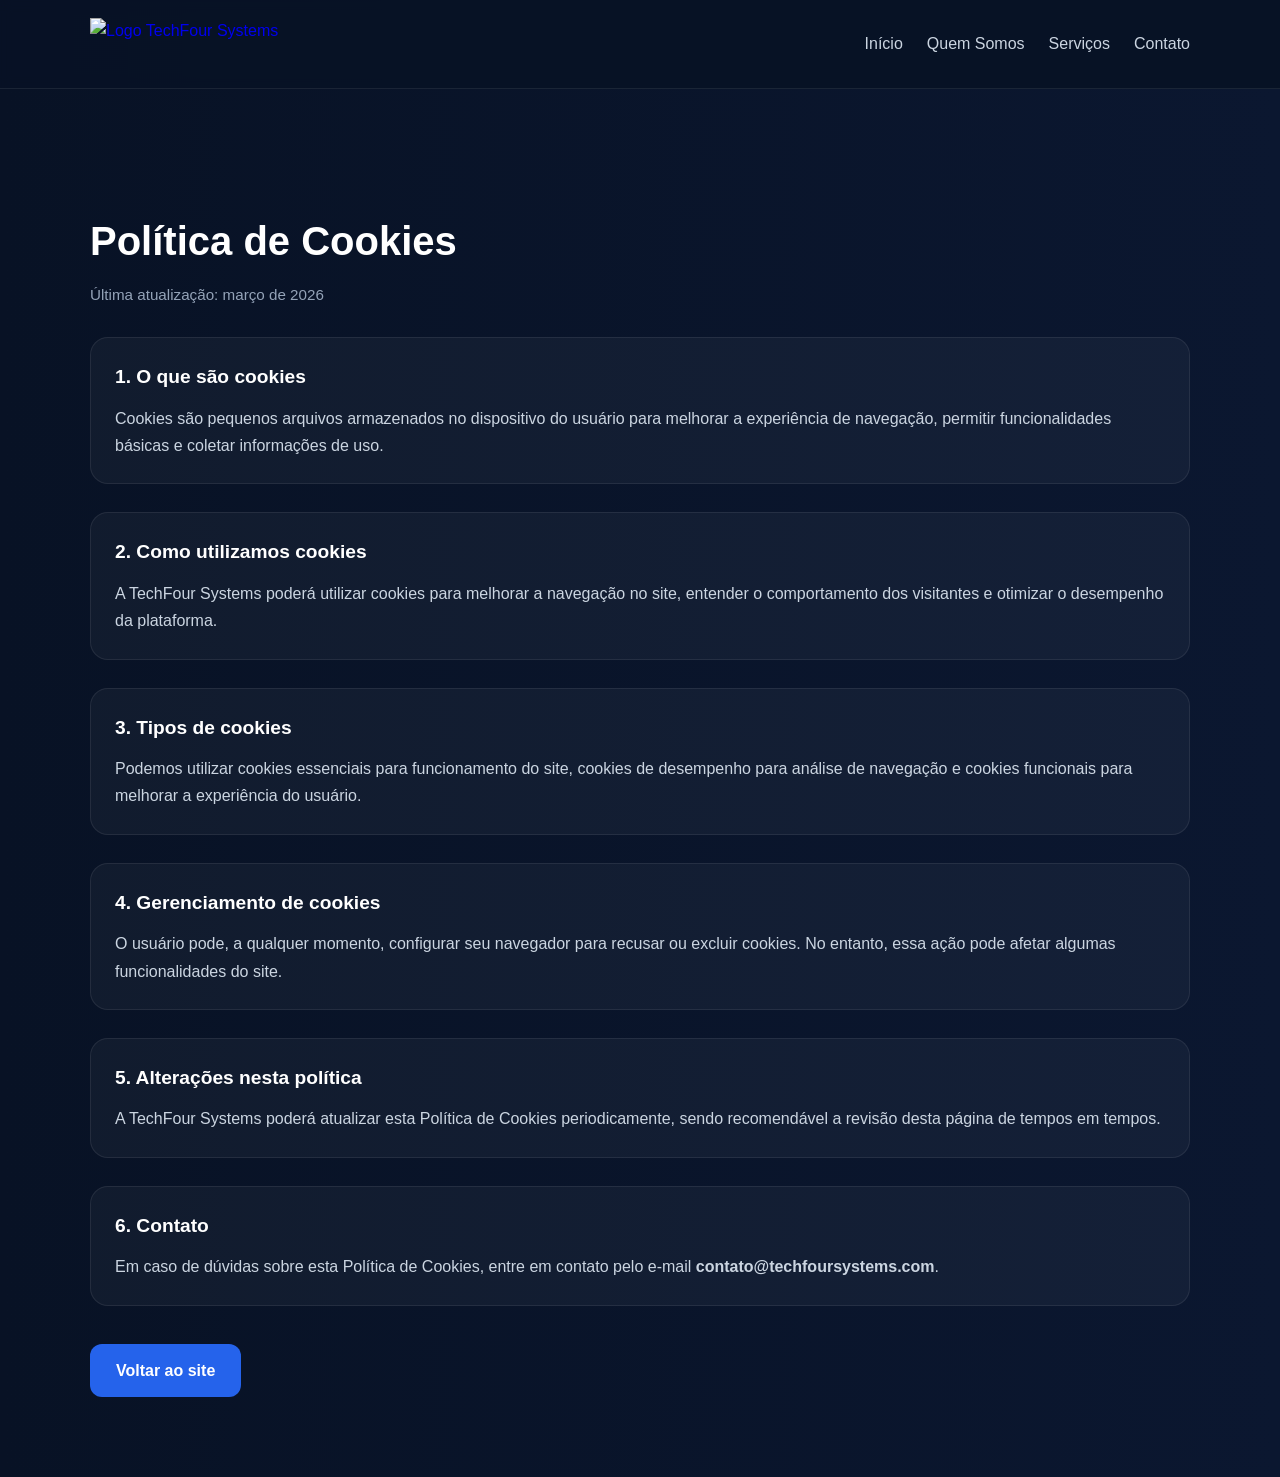
==== cookies.html @ e197d75e "primeiro site techfour" ====
<!DOCTYPE html>
<html lang="pt-BR">
<head>
  <meta charset="UTF-8" />
  <meta name="viewport" content="width=device-width, initial-scale=1.0" />
  <title>Política de Cookies | TechFour Systems</title>
  <link rel="stylesheet" href="style.css" />
</head>
<body>

  <header class="header">
    <div class="container nav">
      <a href="index.html" class="logo">
        <img src="logo.png" alt="Logo TechFour Systems" class="logo-img" />
      </a>

      <nav class="menu">
        <a href="index.html">Início</a>
        <a href="index.html#quem-somos">Quem Somos</a>
        <a href="index.html#servicos">Serviços</a>
        <a href="index.html#contato">Contato</a>
      </nav>
    </div>
  </header>

  <main class="legal-page">
    <div class="container">
      <h1>Política de Cookies</h1>
      <p class="legal-updated">Última atualização: março de 2026</p>

      <section class="legal-section">
        <h2>1. O que são cookies</h2>
        <p>
          Cookies são pequenos arquivos armazenados no dispositivo do usuário para melhorar a
          experiência de navegação, permitir funcionalidades básicas e coletar informações de uso.
        </p>
      </section>

      <section class="legal-section">
        <h2>2. Como utilizamos cookies</h2>
        <p>
          A TechFour Systems poderá utilizar cookies para melhorar a navegação no site, entender o
          comportamento dos visitantes e otimizar o desempenho da plataforma.
        </p>
      </section>

      <section class="legal-section">
        <h2>3. Tipos de cookies</h2>
        <p>
          Podemos utilizar cookies essenciais para funcionamento do site, cookies de desempenho para
          análise de navegação e cookies funcionais para melhorar a experiência do usuário.
        </p>
      </section>

      <section class="legal-section">
        <h2>4. Gerenciamento de cookies</h2>
        <p>
          O usuário pode, a qualquer momento, configurar seu navegador para recusar ou excluir
          cookies. No entanto, essa ação pode afetar algumas funcionalidades do site.
        </p>
      </section>

      <section class="legal-section">
        <h2>5. Alterações nesta política</h2>
        <p>
          A TechFour Systems poderá atualizar esta Política de Cookies periodicamente, sendo
          recomendável a revisão desta página de tempos em tempos.
        </p>
      </section>

      <section class="legal-section">
        <h2>6. Contato</h2>
        <p>
          Em caso de dúvidas sobre esta Política de Cookies, entre em contato pelo e-mail
          <strong>contato@techfoursystems.com</strong>.
        </p>
      </section>

      <a href="index.html" class="btn primary legal-btn">Voltar ao site</a>
    </div>
  </main>

</body>
</html>
---- style.css ----
* {
  margin: 0;
  padding: 0;
  box-sizing: border-box;
}

html {
  scroll-behavior: smooth;
}

body {
  font-family: Arial, sans-serif;
  background: linear-gradient(to right, #081225, #0b1730);
  color: #ffffff;
  line-height: 1.6;
}

.container {
  width: 90%;
  max-width: 1100px;
  margin: 0 auto;
}

.header {
  position: sticky;
  top: 0;
  background-color: rgba(8, 18, 37, 0.95);
  backdrop-filter: blur(6px);
  z-index: 1000;
  border-bottom: 1px solid rgba(255, 255, 255, 0.08);
}

.nav {
  display: flex;
  align-items: center;
  justify-content: space-between;
  padding: 18px 0;
}

.logo {
  display: flex;
  align-items: center;
  text-decoration: none;
}

.logo-img {
  height: 52px;
  width: auto;
  display: block;
}

.menu {
  display: flex;
  gap: 24px;
}

.menu a {
  color: #cbd5e1;
  text-decoration: none;
  transition: 0.3s;
}

.menu a:hover {
  color: #ffffff;
}

.menu-toggle {
  display: none;
  background: none;
  border: none;
  color: white;
  font-size: 1.8rem;
  cursor: pointer;
}

.hero {
  padding: 100px 0 80px;
}

.hero-content {
  max-width: 780px;
}

.tag {
  display: inline-block;
  border: 1px solid #2563eb;
  color: #60a5fa;
  padding: 10px 18px;
  border-radius: 999px;
  margin-bottom: 24px;
  font-size: 0.95rem;
}

.hero h1 {
  font-size: 4rem;
  line-height: 1.1;
  margin-bottom: 24px;
}

.blue {
  color: #2563eb;
}

.green {
  color: #22c55e;
}

.hero-text {
  font-size: 1.25rem;
  color: #cbd5e1;
  max-width: 700px;
  margin-bottom: 30px;
}

.hero-buttons {
  display: flex;
  gap: 16px;
  flex-wrap: wrap;
}

.btn {
  display: inline-block;
  padding: 14px 26px;
  border-radius: 12px;
  text-decoration: none;
  font-weight: bold;
  transition: 0.3s;
}

.btn.primary {
  background-color: #2563eb;
  color: white;
}

.btn.primary:hover {
  background-color: #1d4ed8;
}

.btn.secondary {
  border: 1px solid #22c55e;
  color: #ffffff;
}

.btn.secondary:hover {
  background-color: rgba(34, 197, 94, 0.12);
}

.about,
.services,
.differentials,
.contact {
  padding: 80px 0;
}

.about h2,
.services h2,
.differentials h2,
.contact h2 {
  font-size: 2.2rem;
  margin-bottom: 20px;
}

.about p,
.contact p {
  max-width: 800px;
  color: #cbd5e1;
  font-size: 1.1rem;
}

.about-spacing {
  margin-top: 18px;
}

.cards {
  display: grid;
  grid-template-columns: repeat(3, 1fr);
  gap: 20px;
  margin-top: 30px;
}

.card {
  background-color: rgba(255, 255, 255, 0.04);
  padding: 24px;
  border-radius: 18px;
  border: 1px solid rgba(255, 255, 255, 0.08);
  transition: 0.3s;
}

.card:hover {
  transform: translateY(-6px);
  border-color: rgba(37, 99, 235, 0.5);
}

.card h3 {
  margin-bottom: 12px;
  color: #ffffff;
}

.card p {
  color: #cbd5e1;
}

.contact-box {
  margin-top: 24px;
  margin-bottom: 24px;
  padding: 20px;
  background-color: rgba(255, 255, 255, 0.04);
  border-radius: 16px;
  border: 1px solid rgba(255, 255, 255, 0.08);
}

.contact-box p {
  color: #cbd5e1;
  margin-bottom: 10px;
}

.contact-box p:last-child {
  margin-bottom: 0;
}

.contact-buttons {
  margin-top: 10px;
}

.footer {
  padding: 24px 0;
  border-top: 1px solid rgba(255, 255, 255, 0.08);
  color: #94a3b8;
}

.footer-content {
  display: flex;
  justify-content: space-between;
  gap: 30px;
  padding-bottom: 20px;
}

.footer-title {
  font-size: 1.3rem;
  margin-bottom: 10px;
  color: #ffffff;
}

.footer-text {
  max-width: 520px;
  color: #94a3b8;
}

.footer-links {
  display: flex;
  flex-direction: column;
  gap: 10px;
}

.footer-links a {
  color: #cbd5e1;
  text-decoration: none;
  transition: 0.3s;
}

.footer-links a:hover {
  color: #ffffff;
}

.footer-bottom {
  padding-top: 18px;
  border-top: 1px solid rgba(255, 255, 255, 0.08);
  text-align: center;
}

.whatsapp-float {
  position: fixed;
  right: 22px;
  bottom: 22px;
  width: 62px;
  height: 62px;
  border-radius: 50%;
  background: linear-gradient(135deg, #22c55e, #16a34a);
  color: #ffffff;
  text-decoration: none;
  display: flex;
  align-items: center;
  justify-content: center;
  font-size: 1.7rem;
  box-shadow: 0 12px 30px rgba(34, 197, 94, 0.35);
  z-index: 2000;
  transition: transform 0.3s ease, box-shadow 0.3s ease;
}

.whatsapp-float:hover {
  transform: translateY(-4px) scale(1.05);
  box-shadow: 0 16px 36px rgba(34, 197, 94, 0.45);
}

.whatsapp-float span {
  line-height: 1;
}

@media (max-width: 900px) {
  .hero h1 {
    font-size: 3rem;
  }

  .cards {
    grid-template-columns: 1fr;
  }

  .menu {
    display: none;
    flex-direction: column;
    position: absolute;
    top: 76px;
    right: 5%;
    background-color: #0b1730;
    padding: 20px;
    border-radius: 14px;
    width: 220px;
  }

  .menu.show {
    display: flex;
  }

  .menu-toggle {
    display: block;
  }

  .logo-img {
    height: 42px;
  }

  .footer-content {
    flex-direction: column;
  }
}

@media (max-width: 600px) {
  .hero {
    padding: 80px 0 60px;
  }

  .hero h1 {
    font-size: 2.3rem;
  }

  .hero-text {
    font-size: 1rem;
  }

  .about h2,
  .services h2,
  .differentials h2,
  .contact h2 {
    font-size: 1.8rem;
  }

  .whatsapp-float {
    width: 56px;
    height: 56px;
    right: 16px;
    bottom: 16px;
    font-size: 1.5rem;
  }
}
.legal-page {
  padding: 120px 0 80px;
}

.legal-page h1 {
  font-size: 2.5rem;
  margin-bottom: 10px;
}

.legal-updated {
  color: #94a3b8;
  margin-bottom: 30px;
  font-size: 0.95rem;
}

.legal-section {
  margin-bottom: 28px;
  padding: 24px;
  background-color: rgba(255, 255, 255, 0.04);
  border: 1px solid rgba(255, 255, 255, 0.08);
  border-radius: 18px;
}

.legal-section h2 {
  font-size: 1.2rem;
  margin-bottom: 12px;
  color: #ffffff;
}

.legal-section p {
  color: #cbd5e1;
  font-size: 1rem;
  line-height: 1.7;
}

.legal-btn {
  margin-top: 10px;
}
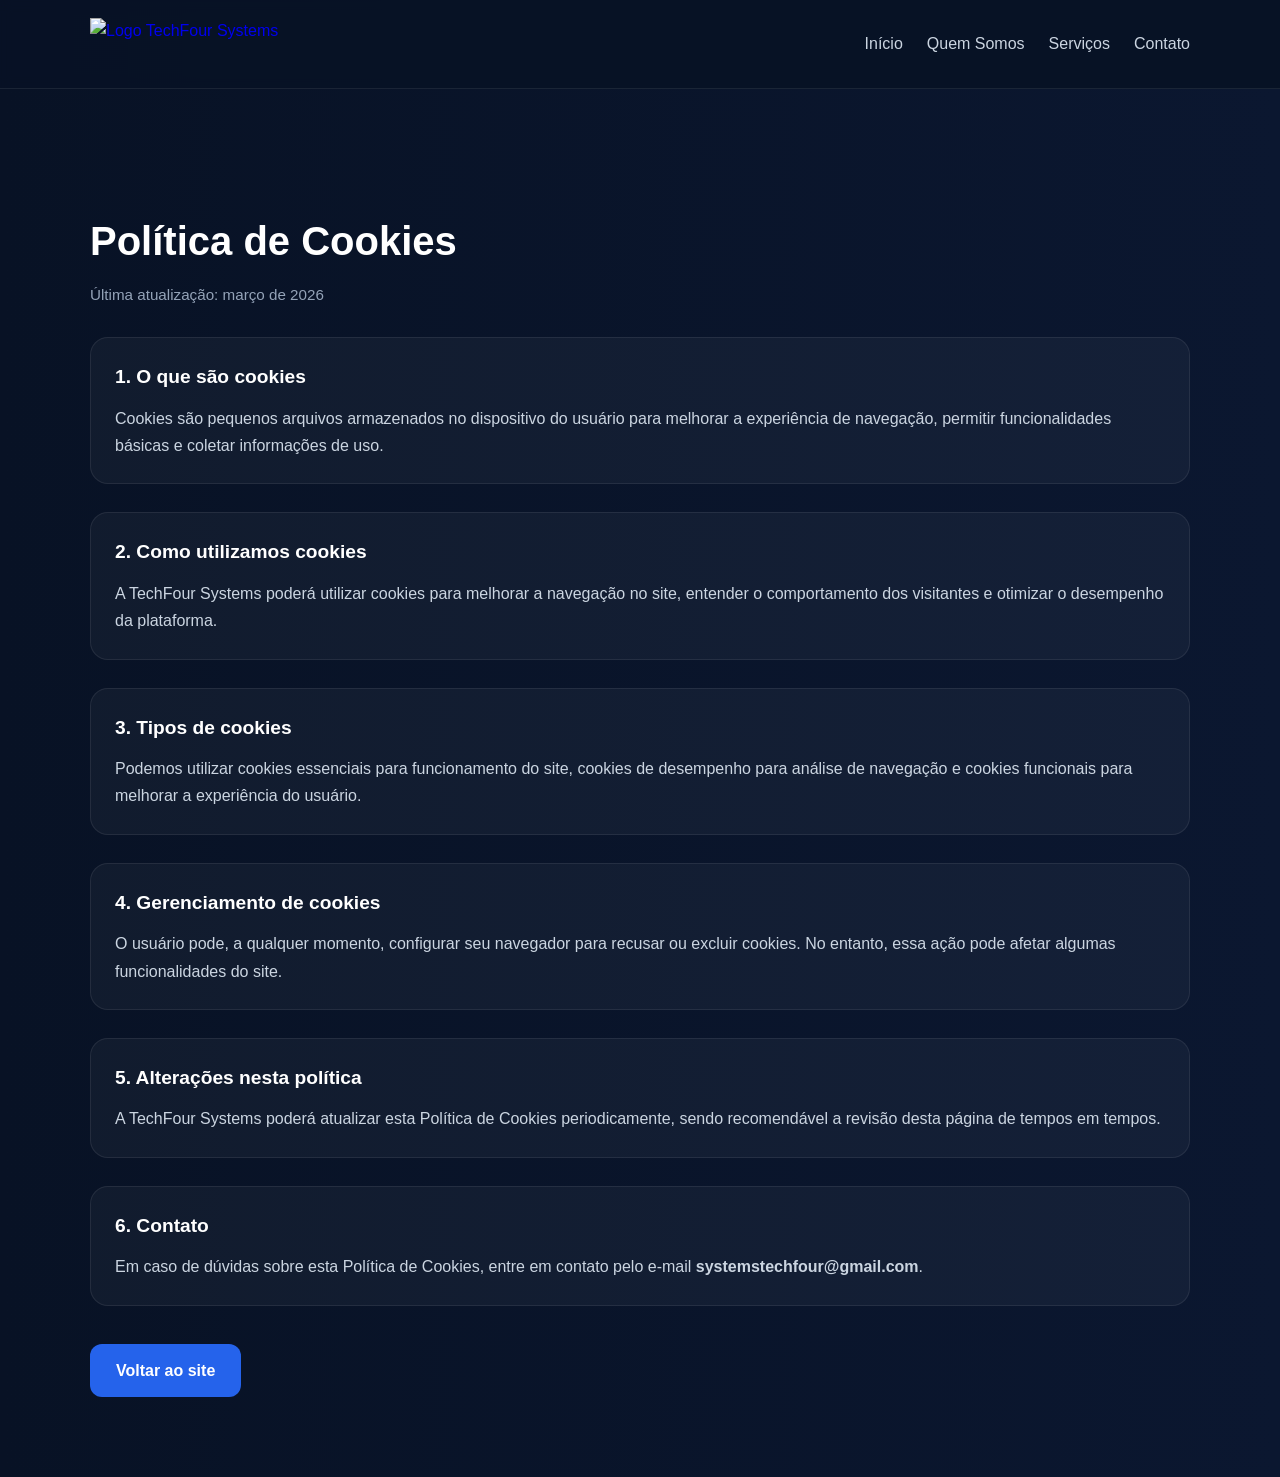
==== commit 94f1c041: "Fix HTML encoding issues in cookies.html" ====
--- a/cookies.html
+++ b/cookies.html
@@ -72,7 +72,7 @@
         <h2>6. Contato</h2>
         <p>
           Em caso de dúvidas sobre esta Política de Cookies, entre em contato pelo e-mail
-          <strong>contato@techfoursystems.com</strong>.
+          <strong>systemstechfour@gmail.com</strong>.
         </p>
       </section>
 
@@ -81,4 +81,4 @@
   </main>
 
 </body>
-</html>+</html>
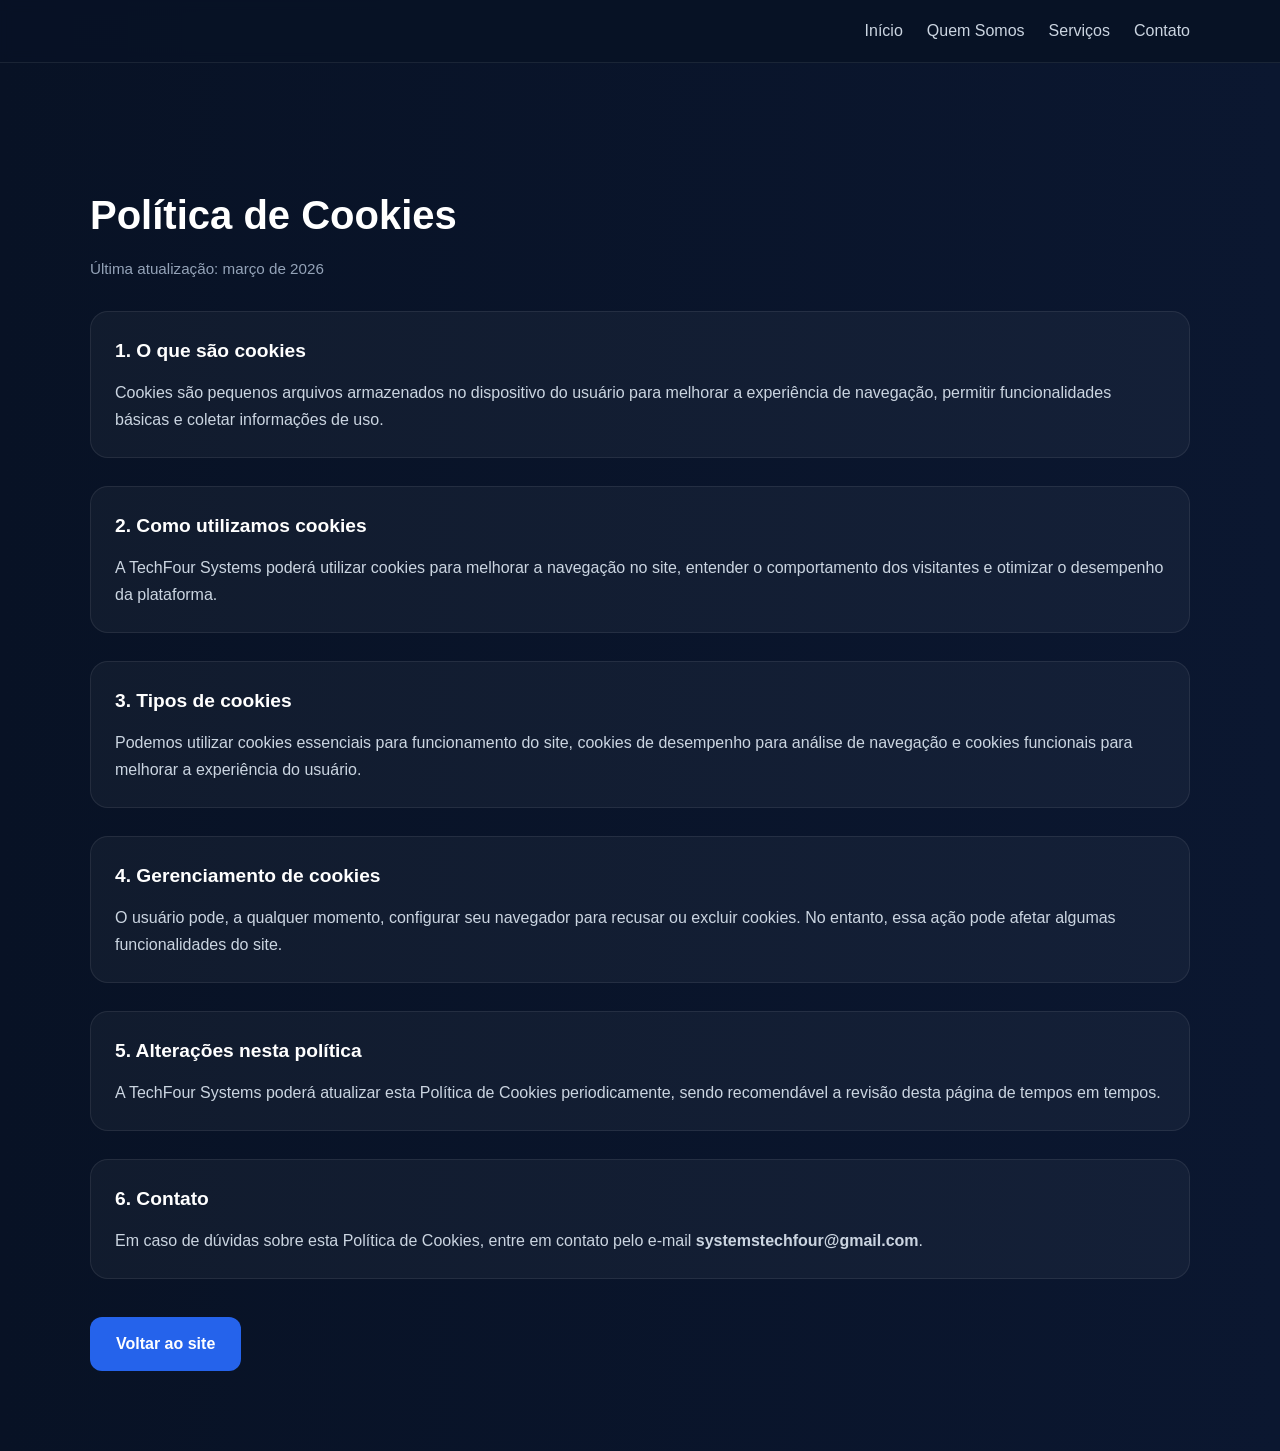
==== commit 602b7c57: "Atualização TechFour site completo" ====
--- a/cookies.html
+++ b/cookies.html
@@ -1,84 +1,83 @@
-<!DOCTYPE html>
-<html lang="pt-BR">
-<head>
-  <meta charset="UTF-8" />
-  <meta name="viewport" content="width=device-width, initial-scale=1.0" />
-  <title>Política de Cookies | TechFour Systems</title>
-  <link rel="stylesheet" href="style.css" />
-</head>
-<body>
-
-  <header class="header">
-    <div class="container nav">
-      <a href="index.html" class="logo">
-        <img src="logo.png" alt="Logo TechFour Systems" class="logo-img" />
-      </a>
-
-      <nav class="menu">
-        <a href="index.html">Início</a>
-        <a href="index.html#quem-somos">Quem Somos</a>
-        <a href="index.html#servicos">Serviços</a>
-        <a href="index.html#contato">Contato</a>
-      </nav>
-    </div>
-  </header>
-
-  <main class="legal-page">
-    <div class="container">
-      <h1>Política de Cookies</h1>
-      <p class="legal-updated">Última atualização: março de 2026</p>
-
-      <section class="legal-section">
-        <h2>1. O que são cookies</h2>
-        <p>
-          Cookies são pequenos arquivos armazenados no dispositivo do usuário para melhorar a
-          experiência de navegação, permitir funcionalidades básicas e coletar informações de uso.
-        </p>
-      </section>
-
-      <section class="legal-section">
-        <h2>2. Como utilizamos cookies</h2>
-        <p>
-          A TechFour Systems poderá utilizar cookies para melhorar a navegação no site, entender o
-          comportamento dos visitantes e otimizar o desempenho da plataforma.
-        </p>
-      </section>
-
-      <section class="legal-section">
-        <h2>3. Tipos de cookies</h2>
-        <p>
-          Podemos utilizar cookies essenciais para funcionamento do site, cookies de desempenho para
-          análise de navegação e cookies funcionais para melhorar a experiência do usuário.
-        </p>
-      </section>
-
-      <section class="legal-section">
-        <h2>4. Gerenciamento de cookies</h2>
-        <p>
-          O usuário pode, a qualquer momento, configurar seu navegador para recusar ou excluir
-          cookies. No entanto, essa ação pode afetar algumas funcionalidades do site.
-        </p>
-      </section>
-
-      <section class="legal-section">
-        <h2>5. Alterações nesta política</h2>
-        <p>
-          A TechFour Systems poderá atualizar esta Política de Cookies periodicamente, sendo
-          recomendável a revisão desta página de tempos em tempos.
-        </p>
-      </section>
-
-      <section class="legal-section">
-        <h2>6. Contato</h2>
-        <p>
-          Em caso de dúvidas sobre esta Política de Cookies, entre em contato pelo e-mail
-          <strong>systemstechfour@gmail.com</strong>.
-        </p>
-      </section>
-
-      <a href="index.html" class="btn primary legal-btn">Voltar ao site</a>
-    </div>
-  </main>
-
-</body>
-</html>
+<!DOCTYPE html>
+<html lang="pt-BR">
+<head>
+  <meta charset="UTF-8" />
+  <meta name="viewport" content="width=device-width, initial-scale=1.0" />
+  <title>Política de Cookies | TechFour Systems</title>
+  <link rel="stylesheet" href="style.css" />
+</head>
+<body>
+
+  <header class="header">
+    <div class="container nav">
+      <a href="index.html" class="logo">
+      
+
+      <nav class="menu">
+        <a href="index.html">Início</a>
+        <a href="index.html#quem-somos">Quem Somos</a>
+        <a href="index.html#servicos">Serviços</a>
+        <a href="index.html#contato">Contato</a>
+      </nav>
+    </div>
+  </header>
+
+  <main class="legal-page">
+    <div class="container">
+      <h1>Política de Cookies</h1>
+      <p class="legal-updated">Última atualização: março de 2026</p>
+
+      <section class="legal-section">
+        <h2>1. O que são cookies</h2>
+        <p>
+          Cookies são pequenos arquivos armazenados no dispositivo do usuário para melhorar a
+          experiência de navegação, permitir funcionalidades básicas e coletar informações de uso.
+        </p>
+      </section>
+
+      <section class="legal-section">
+        <h2>2. Como utilizamos cookies</h2>
+        <p>
+          A TechFour Systems poderá utilizar cookies para melhorar a navegação no site, entender o
+          comportamento dos visitantes e otimizar o desempenho da plataforma.
+        </p>
+      </section>
+
+      <section class="legal-section">
+        <h2>3. Tipos de cookies</h2>
+        <p>
+          Podemos utilizar cookies essenciais para funcionamento do site, cookies de desempenho para
+          análise de navegação e cookies funcionais para melhorar a experiência do usuário.
+        </p>
+      </section>
+
+      <section class="legal-section">
+        <h2>4. Gerenciamento de cookies</h2>
+        <p>
+          O usuário pode, a qualquer momento, configurar seu navegador para recusar ou excluir
+          cookies. No entanto, essa ação pode afetar algumas funcionalidades do site.
+        </p>
+      </section>
+
+      <section class="legal-section">
+        <h2>5. Alterações nesta política</h2>
+        <p>
+          A TechFour Systems poderá atualizar esta Política de Cookies periodicamente, sendo
+          recomendável a revisão desta página de tempos em tempos.
+        </p>
+      </section>
+
+      <section class="legal-section">
+        <h2>6. Contato</h2>
+        <p>
+          Em caso de dúvidas sobre esta Política de Cookies, entre em contato pelo e-mail
+          <strong>systemstechfour@gmail.com</strong>.
+        </p>
+      </section>
+
+      <a href="index.html" class="btn primary legal-btn">Voltar ao site</a>
+    </div>
+  </main>
+
+</body>
+</html>
--- a/style.css
+++ b/style.css
@@ -1,402 +1,648 @@
-* {
-  margin: 0;
-  padding: 0;
-  box-sizing: border-box;
-}
-
-html {
-  scroll-behavior: smooth;
-}
-
-body {
-  font-family: Arial, sans-serif;
-  background: linear-gradient(to right, #081225, #0b1730);
-  color: #ffffff;
-  line-height: 1.6;
-}
-
-.container {
-  width: 90%;
-  max-width: 1100px;
-  margin: 0 auto;
-}
-
-.header {
-  position: sticky;
-  top: 0;
-  background-color: rgba(8, 18, 37, 0.95);
-  backdrop-filter: blur(6px);
-  z-index: 1000;
-  border-bottom: 1px solid rgba(255, 255, 255, 0.08);
-}
-
-.nav {
-  display: flex;
-  align-items: center;
-  justify-content: space-between;
-  padding: 18px 0;
-}
-
-.logo {
-  display: flex;
-  align-items: center;
-  text-decoration: none;
-}
-
-.logo-img {
-  height: 52px;
-  width: auto;
-  display: block;
-}
-
-.menu {
-  display: flex;
-  gap: 24px;
-}
-
-.menu a {
-  color: #cbd5e1;
-  text-decoration: none;
-  transition: 0.3s;
-}
-
-.menu a:hover {
-  color: #ffffff;
-}
-
-.menu-toggle {
-  display: none;
-  background: none;
-  border: none;
-  color: white;
-  font-size: 1.8rem;
-  cursor: pointer;
-}
-
-.hero {
-  padding: 100px 0 80px;
-}
-
-.hero-content {
-  max-width: 780px;
-}
-
-.tag {
-  display: inline-block;
-  border: 1px solid #2563eb;
-  color: #60a5fa;
-  padding: 10px 18px;
-  border-radius: 999px;
-  margin-bottom: 24px;
-  font-size: 0.95rem;
-}
-
-.hero h1 {
-  font-size: 4rem;
-  line-height: 1.1;
-  margin-bottom: 24px;
-}
-
-.blue {
-  color: #2563eb;
-}
-
-.green {
-  color: #22c55e;
-}
-
-.hero-text {
-  font-size: 1.25rem;
-  color: #cbd5e1;
-  max-width: 700px;
-  margin-bottom: 30px;
-}
-
-.hero-buttons {
-  display: flex;
-  gap: 16px;
-  flex-wrap: wrap;
-}
-
-.btn {
-  display: inline-block;
-  padding: 14px 26px;
-  border-radius: 12px;
-  text-decoration: none;
-  font-weight: bold;
-  transition: 0.3s;
-}
-
-.btn.primary {
-  background-color: #2563eb;
-  color: white;
-}
-
-.btn.primary:hover {
-  background-color: #1d4ed8;
-}
-
-.btn.secondary {
-  border: 1px solid #22c55e;
-  color: #ffffff;
-}
-
-.btn.secondary:hover {
-  background-color: rgba(34, 197, 94, 0.12);
-}
-
-.about,
-.services,
-.differentials,
-.contact {
-  padding: 80px 0;
-}
-
-.about h2,
-.services h2,
-.differentials h2,
-.contact h2 {
-  font-size: 2.2rem;
-  margin-bottom: 20px;
-}
-
-.about p,
-.contact p {
-  max-width: 800px;
-  color: #cbd5e1;
-  font-size: 1.1rem;
-}
-
-.about-spacing {
-  margin-top: 18px;
-}
-
-.cards {
-  display: grid;
-  grid-template-columns: repeat(3, 1fr);
-  gap: 20px;
-  margin-top: 30px;
-}
-
-.card {
-  background-color: rgba(255, 255, 255, 0.04);
-  padding: 24px;
-  border-radius: 18px;
-  border: 1px solid rgba(255, 255, 255, 0.08);
-  transition: 0.3s;
-}
-
-.card:hover {
-  transform: translateY(-6px);
-  border-color: rgba(37, 99, 235, 0.5);
-}
-
-.card h3 {
-  margin-bottom: 12px;
-  color: #ffffff;
-}
-
-.card p {
-  color: #cbd5e1;
-}
-
-.contact-box {
-  margin-top: 24px;
-  margin-bottom: 24px;
-  padding: 20px;
-  background-color: rgba(255, 255, 255, 0.04);
-  border-radius: 16px;
-  border: 1px solid rgba(255, 255, 255, 0.08);
-}
-
-.contact-box p {
-  color: #cbd5e1;
-  margin-bottom: 10px;
-}
-
-.contact-box p:last-child {
-  margin-bottom: 0;
-}
-
-.contact-buttons {
-  margin-top: 10px;
-}
-
-.footer {
-  padding: 24px 0;
-  border-top: 1px solid rgba(255, 255, 255, 0.08);
-  color: #94a3b8;
-}
-
-.footer-content {
-  display: flex;
-  justify-content: space-between;
-  gap: 30px;
-  padding-bottom: 20px;
-}
-
-.footer-title {
-  font-size: 1.3rem;
-  margin-bottom: 10px;
-  color: #ffffff;
-}
-
-.footer-text {
-  max-width: 520px;
-  color: #94a3b8;
-}
-
-.footer-links {
-  display: flex;
-  flex-direction: column;
-  gap: 10px;
-}
-
-.footer-links a {
-  color: #cbd5e1;
-  text-decoration: none;
-  transition: 0.3s;
-}
-
-.footer-links a:hover {
-  color: #ffffff;
-}
-
-.footer-bottom {
-  padding-top: 18px;
-  border-top: 1px solid rgba(255, 255, 255, 0.08);
-  text-align: center;
-}
-
-.whatsapp-float {
-  position: fixed;
-  right: 22px;
-  bottom: 22px;
-  width: 62px;
-  height: 62px;
-  border-radius: 50%;
-  background: linear-gradient(135deg, #22c55e, #16a34a);
-  color: #ffffff;
-  text-decoration: none;
-  display: flex;
-  align-items: center;
-  justify-content: center;
-  font-size: 1.7rem;
-  box-shadow: 0 12px 30px rgba(34, 197, 94, 0.35);
-  z-index: 2000;
-  transition: transform 0.3s ease, box-shadow 0.3s ease;
-}
-
-.whatsapp-float:hover {
-  transform: translateY(-4px) scale(1.05);
-  box-shadow: 0 16px 36px rgba(34, 197, 94, 0.45);
-}
-
-.whatsapp-float span {
-  line-height: 1;
-}
-
-@media (max-width: 900px) {
-  .hero h1 {
-    font-size: 3rem;
-  }
-
-  .cards {
-    grid-template-columns: 1fr;
-  }
-
-  .menu {
-    display: none;
-    flex-direction: column;
-    position: absolute;
-    top: 76px;
-    right: 5%;
-    background-color: #0b1730;
-    padding: 20px;
-    border-radius: 14px;
-    width: 220px;
-  }
-
-  .menu.show {
-    display: flex;
-  }
-
-  .menu-toggle {
-    display: block;
-  }
-
-  .logo-img {
-    height: 42px;
-  }
-
-  .footer-content {
-    flex-direction: column;
-  }
-}
-
-@media (max-width: 600px) {
-  .hero {
-    padding: 80px 0 60px;
-  }
-
-  .hero h1 {
-    font-size: 2.3rem;
-  }
-
-  .hero-text {
-    font-size: 1rem;
-  }
-
-  .about h2,
-  .services h2,
-  .differentials h2,
-  .contact h2 {
-    font-size: 1.8rem;
-  }
-
-  .whatsapp-float {
-    width: 56px;
-    height: 56px;
-    right: 16px;
-    bottom: 16px;
-    font-size: 1.5rem;
-  }
-}
-.legal-page {
-  padding: 120px 0 80px;
-}
-
-.legal-page h1 {
-  font-size: 2.5rem;
-  margin-bottom: 10px;
-}
-
-.legal-updated {
-  color: #94a3b8;
-  margin-bottom: 30px;
-  font-size: 0.95rem;
-}
-
-.legal-section {
-  margin-bottom: 28px;
-  padding: 24px;
-  background-color: rgba(255, 255, 255, 0.04);
-  border: 1px solid rgba(255, 255, 255, 0.08);
-  border-radius: 18px;
-}
-
-.legal-section h2 {
-  font-size: 1.2rem;
-  margin-bottom: 12px;
-  color: #ffffff;
-}
-
-.legal-section p {
-  color: #cbd5e1;
-  font-size: 1rem;
-  line-height: 1.7;
-}
-
-.legal-btn {
-  margin-top: 10px;
+* {
+  margin: 0;
+  padding: 0;
+  box-sizing: border-box;
+}
+
+html {
+  scroll-behavior: smooth;
+}
+
+body {
+  font-family: Arial, sans-serif;
+  background: linear-gradient(to right, #081225, #0b1730);
+  color: #ffffff;
+  line-height: 1.6;
+}
+
+img {
+  max-width: 100%;
+  height: auto;
+  display: block;
+}
+
+.container {
+  width: 90%;
+  max-width: 1100px;
+  margin: 0 auto;
+}
+
+.header {
+  position: sticky;
+  top: 0;
+  background-color: rgba(8, 18, 37, 0.95);
+  backdrop-filter: blur(6px);
+  z-index: 1000;
+  border-bottom: 1px solid rgba(255, 255, 255, 0.08);
+}
+
+.nav {
+  display: flex;
+  align-items: center;
+  justify-content: space-between;
+  padding: 18px 0;
+}
+
+.logo {
+  display: inline-flex;
+  align-items: center;
+  text-decoration: none;
+}
+.logo-text {
+  font-size: 24px;
+  font-weight: 800;
+  color: #fff;
+  text-decoration: none;
+  letter-spacing: 0.3px;
+}
+
+.menu {
+  display: flex;
+  align-items: center;
+  gap: 22px;
+}
+
+.menu a {
+  color: #cbd5e1;
+  text-decoration: none;
+  transition: 0.3s;
+  font-weight: 500;
+}
+
+.menu a:hover {
+  color: #ffffff;
+}
+
+.logo-img {
+  width: 140px;
+  height: auto;
+}
+
+.logo-text {
+  font-size: 22px;
+  font-weight: 700;
+  color: #fff;
+  text-decoration: none;
+}
+
+.logo-text span {
+  background: linear-gradient(90deg, #3b82f6, #22c55e);
+  -webkit-background-clip: text;
+  -webkit-text-fill-color: transparent;
+}
+
+.menu {
+  display: flex;
+  gap: 24px;
+}
+
+.menu a {
+  color: #cbd5e1;
+  text-decoration: none;
+  transition: 0.3s;
+}
+
+.menu a:hover {
+  color: #ffffff;
+}
+
+.menu-toggle {
+  display: none;
+  background: none;
+  border: none;
+  color: white;
+  font-size: 1.8rem;
+  cursor: pointer;
+}
+
+.hero {
+  padding: 100px 0 80px;
+}
+
+.hero-content {
+  max-width: 780px;
+}
+
+.tag {
+  display: inline-block;
+  border: 1px solid #2563eb;
+  color: #60a5fa;
+  padding: 10px 18px;
+  border-radius: 999px;
+  margin-bottom: 24px;
+  font-size: 0.95rem;
+}
+
+.hero h1 {
+  font-size: 4rem;
+  line-height: 1.1;
+  margin-bottom: 24px;
+}
+
+.blue {
+  color: #2563eb;
+}
+
+.green {
+  color: #22c55e;
+}
+
+.hero-text {
+  font-size: 1.25rem;
+  color: #cbd5e1;
+  max-width: 700px;
+  margin-bottom: 30px;
+}
+
+.hero-buttons {
+  display: flex;
+  gap: 16px;
+  flex-wrap: wrap;
+}
+
+.hero-stats {
+  display: flex;
+  gap: 40px;
+  margin-top: 40px;
+  flex-wrap: wrap;
+}
+
+.hero-stats h3 {
+  font-size: 1.8rem;
+  color: #22c55e;
+  margin-bottom: 6px;
+}
+
+.hero-stats p {
+  color: #cbd5e1;
+  font-size: 0.95rem;
+}
+
+.btn {
+  display: inline-block;
+  padding: 14px 26px;
+  border-radius: 12px;
+  text-decoration: none;
+  font-weight: bold;
+  transition: 0.3s;
+}
+
+.btn.primary {
+  background-color: #2563eb;
+  color: white;
+}
+
+.btn.primary:hover {
+  background-color: #1d4ed8;
+}
+
+.btn.secondary {
+  border: 1px solid #22c55e;
+  color: #ffffff;
+}
+
+.btn.secondary:hover {
+  background-color: rgba(34, 197, 94, 0.12);
+}
+
+.about,
+.services,
+.process,
+.portfolio,
+.differentials,
+.contact {
+  padding: 80px 0;
+}
+
+.about h2,
+.services h2,
+.process h2,
+.portfolio h2,
+.differentials h2,
+.contact h2 {
+  font-size: 2.2rem;
+  margin-bottom: 20px;
+}
+
+.about p,
+.contact p {
+  max-width: 800px;
+  color: #cbd5e1;
+  font-size: 1.1rem;
+}
+
+.about-spacing {
+  margin-top: 18px;
+}
+
+.section-subtitle {
+  max-width: 760px;
+  color: #cbd5e1;
+  font-size: 1.05rem;
+  margin-bottom: 30px;
+}
+
+.cards {
+  display: grid;
+  grid-template-columns: repeat(3, 1fr);
+  gap: 20px;
+  margin-top: 30px;
+}
+
+.card {
+  background-color: rgba(255, 255, 255, 0.04);
+  padding: 24px;
+  border-radius: 18px;
+  border: 1px solid rgba(255, 255, 255, 0.08);
+  transition: 0.3s;
+}
+
+.card:hover {
+  transform: translateY(-6px);
+  border-color: rgba(37, 99, 235, 0.5);
+}
+
+.card h3 {
+  margin-bottom: 12px;
+  color: #ffffff;
+}
+
+.card p {
+  color: #cbd5e1;
+}
+
+.services-grid {
+  display: grid;
+  grid-template-columns: repeat(3, 1fr);
+  gap: 20px;
+  margin-top: 30px;
+}
+
+.service-card {
+  min-height: 180px;
+}
+
+.service-card h3 {
+  font-size: 1.3rem;
+  margin-bottom: 12px;
+}
+
+.service-card p {
+  color: #cbd5e1;
+  line-height: 1.7;
+}
+
+.service-card.destaque {
+  border-color: rgba(37, 99, 235, 0.5);
+  box-shadow: 0 0 0 1px rgba(37, 99, 235, 0.12);
+}
+
+.process-grid {
+  display: grid;
+  grid-template-columns: repeat(4, 1fr);
+  gap: 20px;
+  margin-top: 30px;
+}
+
+.process-card {
+  min-height: 220px;
+  position: relative;
+}
+
+.process-number {
+  display: inline-block;
+  font-size: 0.95rem;
+  font-weight: 700;
+  color: #22c55e;
+  margin-bottom: 14px;
+  letter-spacing: 1px;
+}
+
+.process-card h3 {
+  font-size: 1.2rem;
+  margin-bottom: 12px;
+}
+
+.process-card p {
+  color: #cbd5e1;
+  line-height: 1.7;
+}
+
+.process-card.destaque {
+  border-color: rgba(34, 197, 94, 0.45);
+  box-shadow: 0 0 0 1px rgba(34, 197, 94, 0.12);
+}
+
+.portfolio-grid {
+  display: grid;
+  grid-template-columns: 1fr;
+  gap: 24px;
+  margin-top: 30px;
+}
+
+.portfolio-card {
+  overflow: hidden;
+  padding: 0;
+  display: flex;
+  flex-direction: column;
+  border-radius: 18px;
+  border: 1px solid rgba(255, 255, 255, 0.08);
+  background-color: rgba(255, 255, 255, 0.03);
+  transition: 0.3s;
+}
+
+.portfolio-card:hover {
+  transform: translateY(-4px);
+  border-color: rgba(37, 99, 235, 0.4);
+}
+
+.portfolio-img {
+  width: 100%;
+  height: auto;
+  background-color: #0b1730;
+  border-bottom: 1px solid rgba(255, 255, 255, 0.08);
+}
+
+.portfolio-content {
+  padding: 22px;
+}
+
+.portfolio-content h3 {
+  font-size: 1.2rem;
+  margin-bottom: 10px;
+  color: #ffffff;
+}
+
+.portfolio-content p {
+  color: #cbd5e1;
+  line-height: 1.7;
+}
+
+.differentials-grid {
+  display: grid;
+  grid-template-columns: repeat(3, 1fr);
+  gap: 20px;
+  margin-top: 10px;
+}
+
+.diferencial-card {
+  min-height: 180px;
+}
+
+.diferencial-card h3 {
+  font-size: 1.25rem;
+  margin-bottom: 14px;
+}
+
+.diferencial-card p {
+  color: #cbd5e1;
+  line-height: 1.7;
+}
+
+.diferencial-card.destaque {
+  border-color: rgba(34, 197, 94, 0.45);
+  box-shadow: 0 0 0 1px rgba(34, 197, 94, 0.12);
+}
+
+.contact-box {
+  margin-top: 24px;
+  margin-bottom: 24px;
+  padding: 20px;
+  background-color: rgba(255, 255, 255, 0.04);
+  border-radius: 16px;
+  border: 1px solid rgba(255, 255, 255, 0.08);
+}
+
+.contact-box p {
+  color: #cbd5e1;
+  margin-bottom: 10px;
+}
+
+.contact-box p:last-child {
+  margin-bottom: 0;
+}
+
+.contact-buttons {
+  margin-top: 10px;
+}
+.footer {
+  padding: 50px 0 24px;
+  border-top: 1px solid rgba(255, 255, 255, 0.08);
+  color: #94a3b8;
+  background-color: rgba(255, 255, 255, 0.02);
+}
+
+.footer-content {
+  display: grid;
+  grid-template-columns: 1.4fr 1fr 1fr;
+  gap: 30px;
+  padding-bottom: 24px;
+}
+
+.footer-brand {
+  max-width: 460px;
+}
+
+.footer-title {
+  font-size: 1.4rem;
+  margin-bottom: 12px;
+  color: #ffffff;
+}
+
+.footer-text {
+  color: #94a3b8;
+  line-height: 1.8;
+}
+
+.footer-column h4 {
+  font-size: 1rem;
+  color: #ffffff;
+  margin-bottom: 14px;
+}
+
+.footer-column {
+  display: flex;
+  flex-direction: column;
+  gap: 10px;
+}
+
+.footer-column a {
+  color: #cbd5e1;
+  text-decoration: none;
+  transition: 0.3s;
+}
+
+.footer-column a:hover {
+  color: #ffffff;
+}
+
+.footer-bottom {
+  padding-top: 18px;
+  border-top: 1px solid rgba(255, 255, 255, 0.08);
+  text-align: center;
+}
+.nav-cta {
+  display: inline-block;
+  padding: 10px 18px;
+  border-radius: 10px;
+  background-color: #2563eb;
+  color: #ffffff !important;
+  text-decoration: none;
+  font-weight: 700;
+  transition: 0.3s;
+}
+
+.nav-cta:hover {
+  background-color: #1d4ed8;
+  color: #ffffff;
+}
+
+.whatsapp-float {
+  position: fixed;
+  right: 22px;
+  bottom: 22px;
+  width: 62px;
+  height: 62px;
+  border-radius: 50%;
+  background: linear-gradient(135deg, #22c55e, #16a34a);
+  color: #ffffff;
+  text-decoration: none;
+  display: flex;
+  align-items: center;
+  justify-content: center;
+  font-size: 1.7rem;
+  box-shadow: 0 12px 30px rgba(34, 197, 94, 0.35);
+  z-index: 2000;
+  transition: 0.3s;
+}
+
+.whatsapp-float:hover {
+  transform: translateY(-4px) scale(1.05);
+}
+
+.legal-page {
+  padding: 120px 0 80px;
+}
+
+.legal-page h1 {
+  font-size: 2.5rem;
+  margin-bottom: 10px;
+}
+
+.legal-updated {
+  color: #94a3b8;
+  margin-bottom: 30px;
+  font-size: 0.95rem;
+}
+
+.legal-section {
+  margin-bottom: 28px;
+  padding: 24px;
+  background-color: rgba(255, 255, 255, 0.04);
+  border: 1px solid rgba(255, 255, 255, 0.08);
+  border-radius: 18px;
+}
+
+.legal-section h2 {
+  font-size: 1.2rem;
+  margin-bottom: 12px;
+}
+
+.legal-section p {
+  color: #cbd5e1;
+  line-height: 1.7;
+}
+
+.legal-btn {
+  margin-top: 10px;
+}
+
+@media (max-width: 900px) {
+  .hero h1 {
+    font-size: 3rem;
+  }
+
+  .cards,
+  .services-grid,
+  .process-grid,
+  .differentials-grid,
+  .portfolio-grid {
+    grid-template-columns: 1fr;
+  }
+
+  .menu {
+    display: none;
+    flex-direction: column;
+    position: absolute;
+    top: 76px;
+    right: 5%;
+    background-color: #0b1730;
+    padding: 20px;
+    border-radius: 14px;
+    width: 220px;
+  }
+
+  .menu.show {
+    display: flex;
+  }
+
+  .menu-toggle {
+    display: block;
+  }
+
+  .logo-img {
+    width: 110px;
+    height: auto;
+  }
+
+  .footer-content {
+    flex-direction: column;
+  }
+
+  .hero-stats {
+    gap: 24px;
+  }
+}
+
+@media (max-width: 600px) {
+  .hero {
+    padding: 80px 0 60px;
+  }
+
+  .hero h1 {
+    font-size: 2.3rem;
+  }
+
+  .hero-text {
+    font-size: 1rem;
+  }
+
+  .about h2,
+  .services h2,
+  .process h2,
+  .portfolio h2,
+  .differentials h2,
+  .contact h2 {
+    font-size: 1.8rem;
+  }
+
+  .hero-stats {
+    flex-direction: column;
+    gap: 18px;
+  }
+
+  .whatsapp-float {
+    width: 56px;
+    height: 56px;
+    right: 16px;
+    bottom: 16px;
+    font-size: 1.5rem;
+  }
+}
+.footer-content {
+  grid-template-columns: 1fr;
+}
+
+.nav-cta {
+  text-align: center;
 }
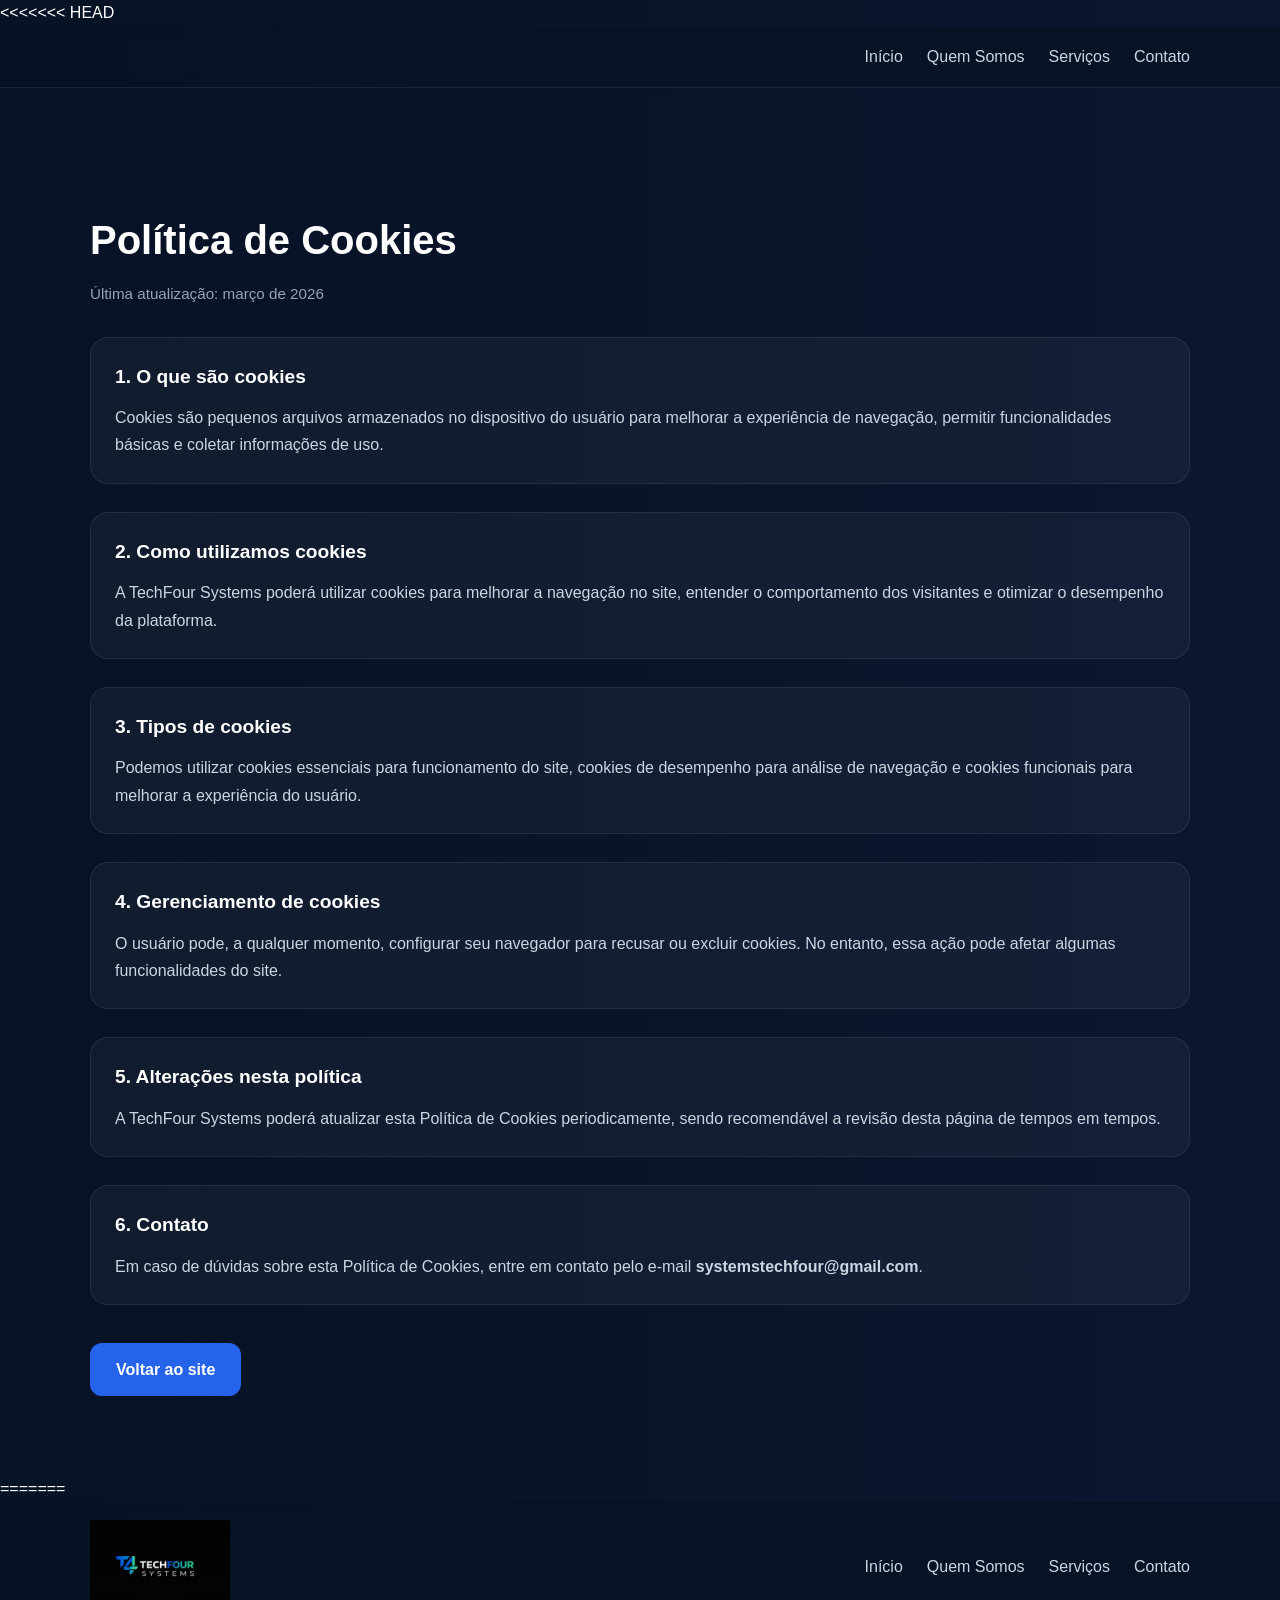
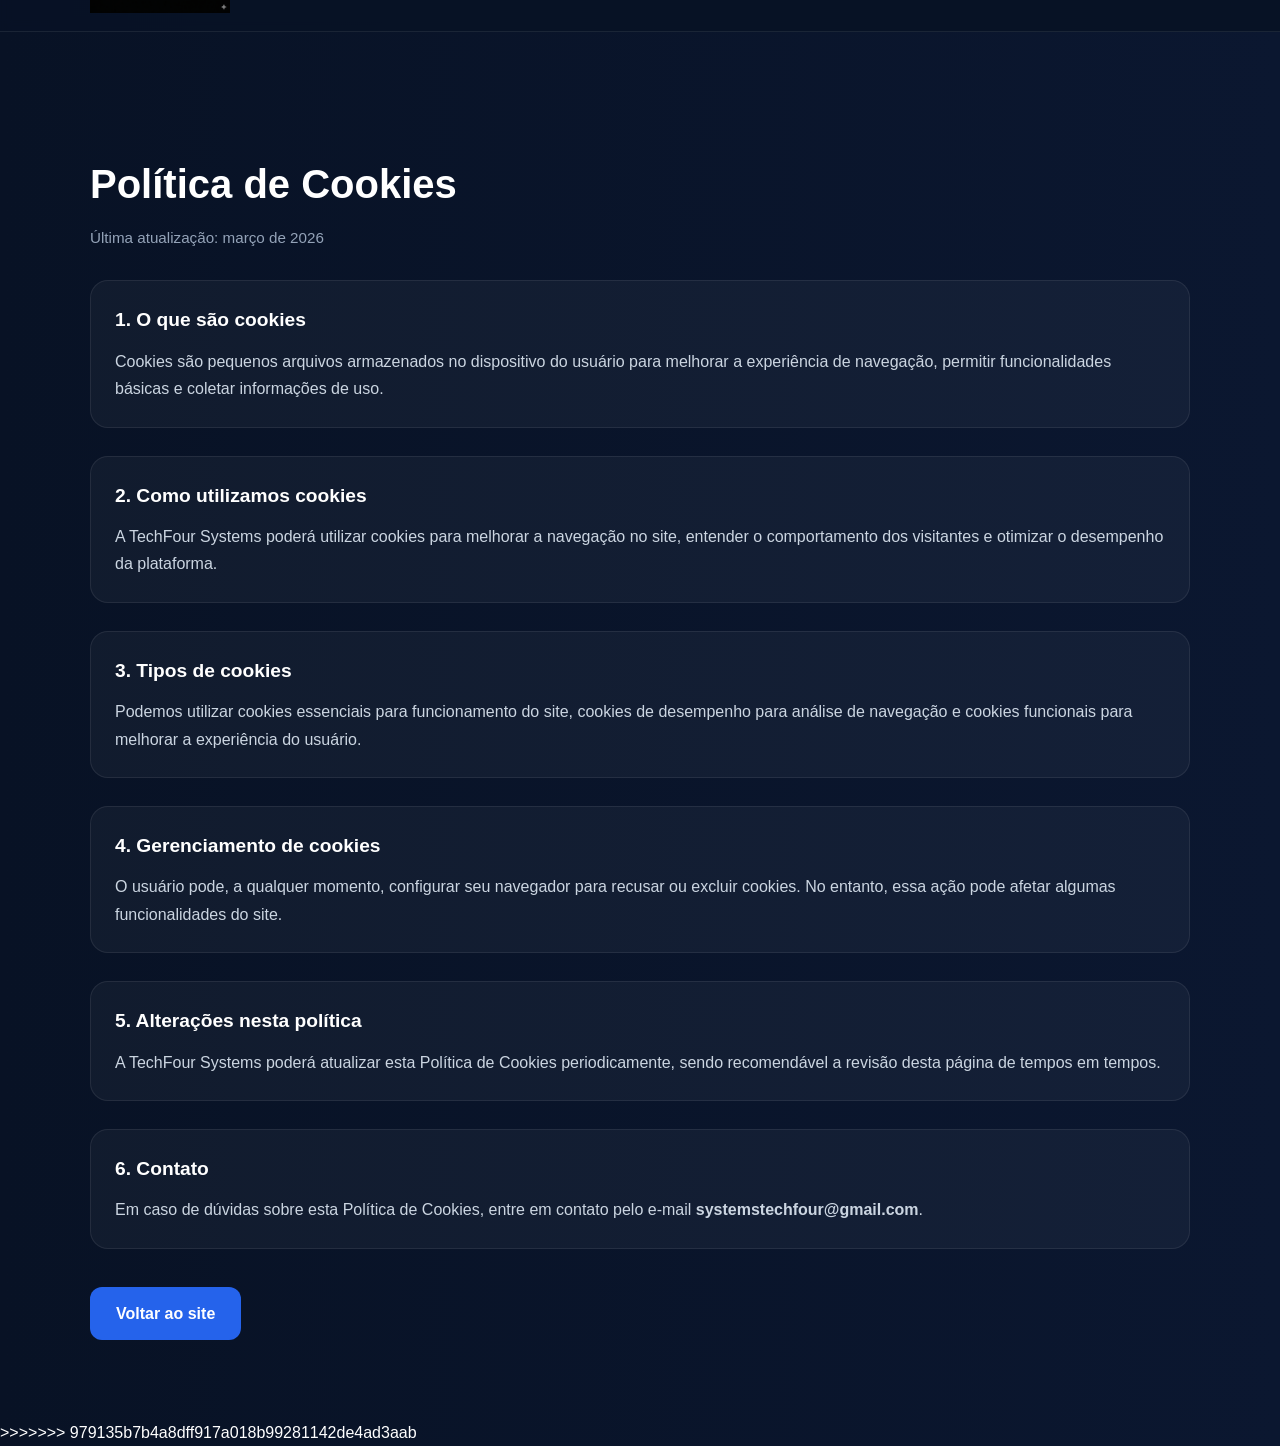
==== commit 11992b09: "Resolve conflitos e atualiza site TechFour" ====
--- a/cookies.html
+++ b/cookies.html
@@ -1,3 +1,4 @@
+<<<<<<< HEAD
 <!DOCTYPE html>
 <html lang="pt-BR">
 <head>
@@ -81,3 +82,89 @@
 
 </body>
 </html>
+=======
+<!DOCTYPE html>
+<html lang="pt-BR">
+<head>
+  <meta charset="UTF-8" />
+  <meta name="viewport" content="width=device-width, initial-scale=1.0" />
+  <title>Política de Cookies | TechFour Systems</title>
+  <link rel="stylesheet" href="style.css" />
+</head>
+<body>
+
+  <header class="header">
+    <div class="container nav">
+      <a href="index.html" class="logo">
+        <img src="logo.png" alt="Logo TechFour Systems" class="logo-img" />
+      </a>
+
+      <nav class="menu">
+        <a href="index.html">Início</a>
+        <a href="index.html#quem-somos">Quem Somos</a>
+        <a href="index.html#servicos">Serviços</a>
+        <a href="index.html#contato">Contato</a>
+      </nav>
+    </div>
+  </header>
+
+  <main class="legal-page">
+    <div class="container">
+      <h1>Política de Cookies</h1>
+      <p class="legal-updated">Última atualização: março de 2026</p>
+
+      <section class="legal-section">
+        <h2>1. O que são cookies</h2>
+        <p>
+          Cookies são pequenos arquivos armazenados no dispositivo do usuário para melhorar a
+          experiência de navegação, permitir funcionalidades básicas e coletar informações de uso.
+        </p>
+      </section>
+
+      <section class="legal-section">
+        <h2>2. Como utilizamos cookies</h2>
+        <p>
+          A TechFour Systems poderá utilizar cookies para melhorar a navegação no site, entender o
+          comportamento dos visitantes e otimizar o desempenho da plataforma.
+        </p>
+      </section>
+
+      <section class="legal-section">
+        <h2>3. Tipos de cookies</h2>
+        <p>
+          Podemos utilizar cookies essenciais para funcionamento do site, cookies de desempenho para
+          análise de navegação e cookies funcionais para melhorar a experiência do usuário.
+        </p>
+      </section>
+
+      <section class="legal-section">
+        <h2>4. Gerenciamento de cookies</h2>
+        <p>
+          O usuário pode, a qualquer momento, configurar seu navegador para recusar ou excluir
+          cookies. No entanto, essa ação pode afetar algumas funcionalidades do site.
+        </p>
+      </section>
+
+      <section class="legal-section">
+        <h2>5. Alterações nesta política</h2>
+        <p>
+          A TechFour Systems poderá atualizar esta Política de Cookies periodicamente, sendo
+          recomendável a revisão desta página de tempos em tempos.
+        </p>
+      </section>
+
+      <section class="legal-section">
+        <h2>6. Contato</h2>
+        <p>
+          Em caso de dúvidas sobre esta Política de Cookies, entre em contato pelo e-mail
+          <strong>systemstechfour@gmail.com</strong>.
+        </p>
+      </section>
+
+      <a href="index.html" class="btn primary legal-btn">Voltar ao site</a>
+    </div>
+  </main>
+
+</body>
+</html>
+>>>>>>> 979135b7b4a8dff917a018b99281142de4ad3aab
--- a/style.css
+++ b/style.css
@@ -645,4 +645,4 @@
 
 .nav-cta {
   text-align: center;
-}+}
--- a/style.css
+++ b/style.css
@@ -645,4 +645,4 @@
 
 .nav-cta {
   text-align: center;
-}+}
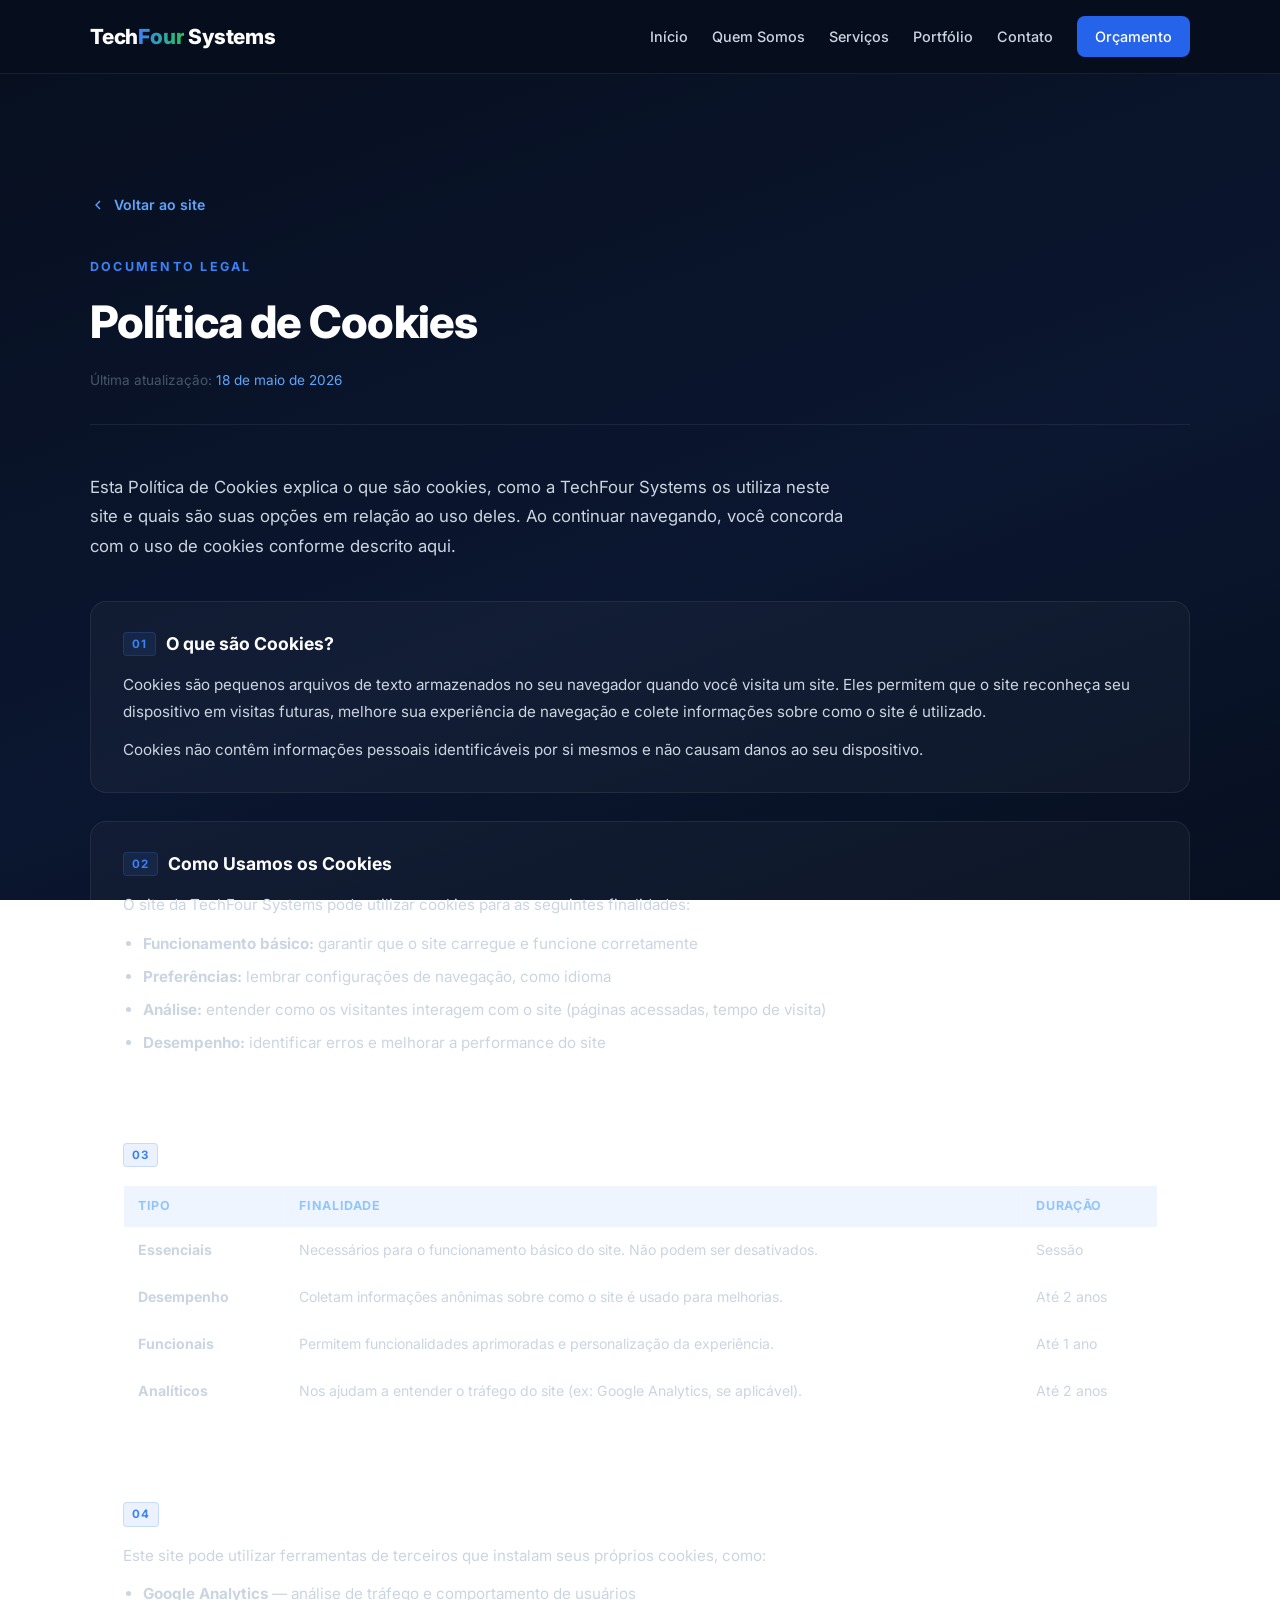
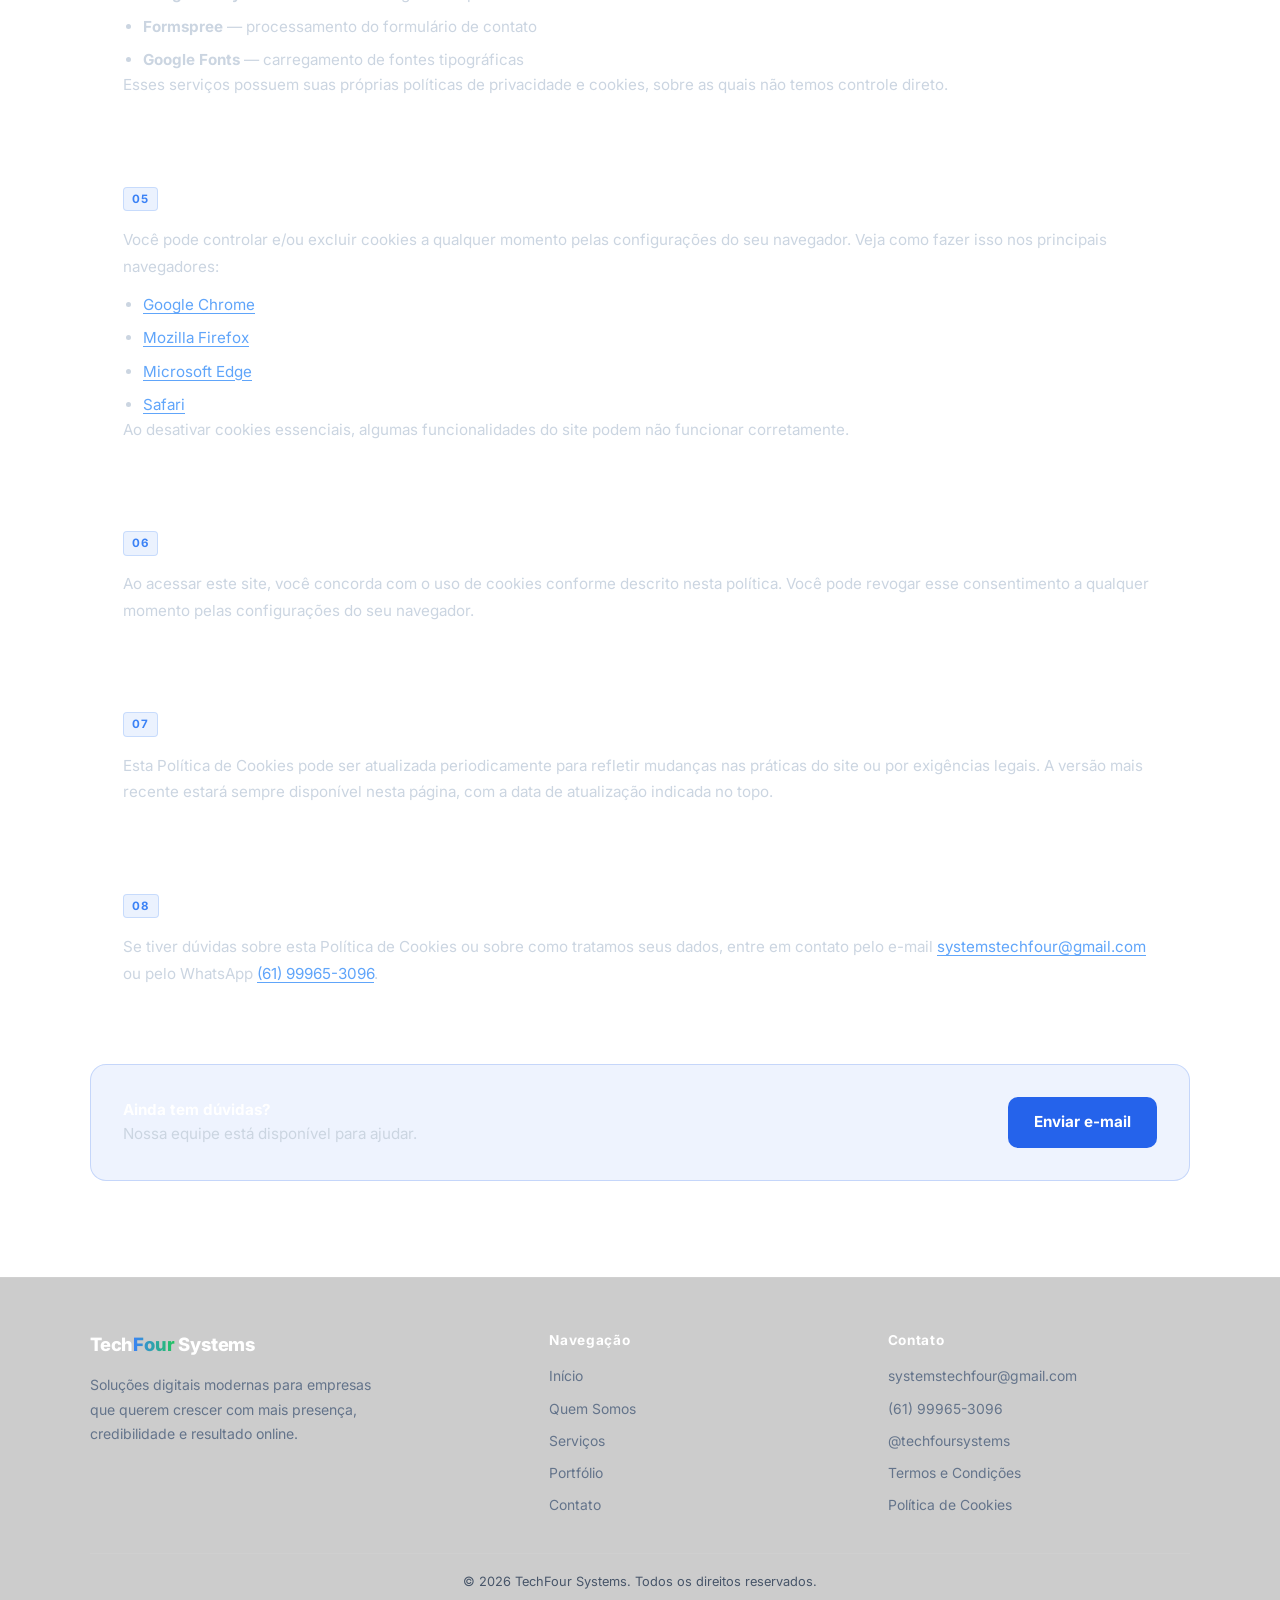
==== commit 5b4a089a: "feat: adiciona páginas de Termos e Condições e Política de Cookies" ====
--- a/cookies.html
+++ b/cookies.html
@@ -1,170 +1,364 @@
-<<<<<<< HEAD
 <!DOCTYPE html>
 <html lang="pt-BR">
 <head>
   <meta charset="UTF-8" />
   <meta name="viewport" content="width=device-width, initial-scale=1.0" />
-  <title>Política de Cookies | TechFour Systems</title>
+  <title>Política de Cookies — TechFour Systems</title>
+  <meta name="description" content="Política de Cookies da TechFour Systems — saiba como utilizamos cookies neste site." />
+  <link rel="icon" type="image/png" href="favicon.png" />
+  <link rel="preconnect" href="https://fonts.googleapis.com" />
+  <link rel="preconnect" href="https://fonts.gstatic.com" crossorigin />
+  <link href="https://fonts.googleapis.com/css2?family=Inter:wght@400;500;600;700;800&display=swap" rel="stylesheet" />
   <link rel="stylesheet" href="style.css" />
+  <style>
+    .legal-page {
+      padding: 120px 0 96px;
+    }
+    .legal-back {
+      display: inline-flex;
+      align-items: center;
+      gap: 8px;
+      color: #60a5fa;
+      font-size: 0.88rem;
+      font-weight: 600;
+      margin-bottom: 40px;
+      transition: color 0.2s;
+    }
+    .legal-back:hover { color: #93c5fd; }
+
+    .legal-header {
+      margin-bottom: 48px;
+      padding-bottom: 32px;
+      border-bottom: 1px solid rgba(255,255,255,0.07);
+    }
+    .legal-header h1 {
+      font-size: clamp(2rem, 4vw, 2.8rem);
+      font-weight: 800;
+      color: #fff;
+      letter-spacing: -0.02em;
+      margin-bottom: 12px;
+    }
+    .legal-updated {
+      font-size: 0.85rem;
+      color: #475569;
+    }
+    .legal-updated span { color: #60a5fa; }
+
+    .legal-intro {
+      font-size: 1.05rem;
+      color: #cbd5e1;
+      line-height: 1.75;
+      margin-bottom: 40px;
+      max-width: 760px;
+    }
+
+    .legal-section {
+      margin-bottom: 28px;
+      background: rgba(255,255,255,0.03);
+      border: 1px solid rgba(255,255,255,0.07);
+      border-radius: 16px;
+      padding: 28px 32px;
+      transition: border-color 0.2s;
+    }
+    .legal-section:hover { border-color: rgba(59,130,246,0.2); }
+
+    .legal-section h2 {
+      font-size: 1.1rem;
+      font-weight: 700;
+      color: #fff;
+      margin-bottom: 14px;
+      display: flex;
+      align-items: center;
+      gap: 10px;
+    }
+    .legal-section h2 .sec-num {
+      font-size: 0.72rem;
+      font-weight: 700;
+      color: #3b82f6;
+      letter-spacing: 0.1em;
+      background: rgba(59,130,246,0.1);
+      border: 1px solid rgba(59,130,246,0.2);
+      border-radius: 4px;
+      padding: 2px 8px;
+    }
+    .legal-section p {
+      color: #cbd5e1;
+      font-size: 0.95rem;
+      line-height: 1.75;
+    }
+    .legal-section p + p { margin-top: 12px; }
+    .legal-section ul {
+      margin-top: 12px;
+      padding-left: 20px;
+      display: flex;
+      flex-direction: column;
+      gap: 8px;
+    }
+    .legal-section ul li {
+      color: #cbd5e1;
+      font-size: 0.95rem;
+      line-height: 1.65;
+    }
+    .legal-section a {
+      color: #60a5fa;
+      text-decoration: underline;
+      text-underline-offset: 3px;
+    }
+
+    /* Tabela de tipos de cookies */
+    .cookies-table {
+      width: 100%;
+      border-collapse: collapse;
+      margin-top: 16px;
+      font-size: 0.88rem;
+    }
+    .cookies-table th {
+      text-align: left;
+      padding: 10px 14px;
+      background: rgba(59,130,246,0.08);
+      border: 1px solid rgba(255,255,255,0.07);
+      color: #93c5fd;
+      font-weight: 700;
+      font-size: 0.78rem;
+      letter-spacing: 0.05em;
+      text-transform: uppercase;
+    }
+    .cookies-table td {
+      padding: 12px 14px;
+      border: 1px solid rgba(255,255,255,0.05);
+      color: #cbd5e1;
+      line-height: 1.55;
+      vertical-align: top;
+    }
+    .cookies-table tr:nth-child(even) td { background: rgba(255,255,255,0.02); }
+
+    .legal-cta {
+      margin-top: 48px;
+      padding: 32px;
+      background: rgba(37,99,235,0.08);
+      border: 1px solid rgba(37,99,235,0.2);
+      border-radius: 16px;
+      display: flex;
+      align-items: center;
+      justify-content: space-between;
+      gap: 24px;
+      flex-wrap: wrap;
+    }
+    .legal-cta p {
+      color: #cbd5e1;
+      font-size: 0.95rem;
+    }
+    .legal-cta p strong { color: #fff; }
+
+    @media (max-width: 768px) {
+      .legal-page { padding: 96px 0 72px; }
+      .legal-section { padding: 22px 20px; }
+      .legal-cta { flex-direction: column; }
+      .cookies-table { font-size: 0.8rem; }
+      .cookies-table th, .cookies-table td { padding: 9px 10px; }
+    }
+  </style>
 </head>
 <body>
 
-  <header class="header">
-    <div class="container nav">
-      <a href="index.html" class="logo">
-      
-
-      <nav class="menu">
-        <a href="index.html">Início</a>
-        <a href="index.html#quem-somos">Quem Somos</a>
-        <a href="index.html#servicos">Serviços</a>
-        <a href="index.html#contato">Contato</a>
-      </nav>
+<!-- ══════════════ HEADER ══════════════ -->
+<header class="header">
+  <div class="container nav">
+    <a href="index.html" class="logo-text">Tech<span>Four</span> Systems</a>
+    <nav class="menu" id="menu">
+      <a href="index.html#inicio">Início</a>
+      <a href="index.html#quem-somos">Quem Somos</a>
+      <a href="index.html#servicos">Serviços</a>
+      <a href="index.html#portfolio">Portfólio</a>
+      <a href="index.html#contato">Contato</a>
+      <a href="https://wa.me/5561999653096?text=Olá,%20vim%20pelo%20site%20da%20TechFour%20Systems%20e%20gostaria%20de%20um%20orçamento."
+         target="_blank" rel="noopener" class="nav-cta">Orçamento</a>
+    </nav>
+    <button class="menu-toggle" id="menu-toggle" aria-label="Abrir menu">
+      <span></span><span></span><span></span>
+    </button>
+  </div>
+</header>
+
+<main>
+  <div class="legal-page">
+    <div class="container">
+
+      <a href="index.html" class="legal-back">
+        <svg width="16" height="16" viewBox="0 0 24 24" fill="none" stroke="currentColor" stroke-width="2"><polyline points="15 18 9 12 15 6"/></svg>
+        Voltar ao site
+      </a>
+
+      <div class="legal-header">
+        <p class="section-eyebrow">Documento legal</p>
+        <h1>Política de Cookies</h1>
+        <p class="legal-updated">Última atualização: <span>18 de maio de 2026</span></p>
+      </div>
+
+      <p class="legal-intro">
+        Esta Política de Cookies explica o que são cookies, como a TechFour Systems os utiliza neste site
+        e quais são suas opções em relação ao uso deles. Ao continuar navegando, você concorda com o uso
+        de cookies conforme descrito aqui.
+      </p>
+
+      <div class="legal-section">
+        <h2><span class="sec-num">01</span> O que são Cookies?</h2>
+        <p>
+          Cookies são pequenos arquivos de texto armazenados no seu navegador quando você visita um site.
+          Eles permitem que o site reconheça seu dispositivo em visitas futuras, melhore sua experiência
+          de navegação e colete informações sobre como o site é utilizado.
+        </p>
+        <p>
+          Cookies não contêm informações pessoais identificáveis por si mesmos e não causam danos ao
+          seu dispositivo.
+        </p>
+      </div>
+
+      <div class="legal-section">
+        <h2><span class="sec-num">02</span> Como Usamos os Cookies</h2>
+        <p>O site da TechFour Systems pode utilizar cookies para as seguintes finalidades:</p>
+        <ul>
+          <li><strong>Funcionamento básico:</strong> garantir que o site carregue e funcione corretamente</li>
+          <li><strong>Preferências:</strong> lembrar configurações de navegação, como idioma</li>
+          <li><strong>Análise:</strong> entender como os visitantes interagem com o site (páginas acessadas, tempo de visita)</li>
+          <li><strong>Desempenho:</strong> identificar erros e melhorar a performance do site</li>
+        </ul>
+      </div>
+
+      <div class="legal-section">
+        <h2><span class="sec-num">03</span> Tipos de Cookies que Utilizamos</h2>
+        <table class="cookies-table">
+          <thead>
+            <tr>
+              <th>Tipo</th>
+              <th>Finalidade</th>
+              <th>Duração</th>
+            </tr>
+          </thead>
+          <tbody>
+            <tr>
+              <td><strong>Essenciais</strong></td>
+              <td>Necessários para o funcionamento básico do site. Não podem ser desativados.</td>
+              <td>Sessão</td>
+            </tr>
+            <tr>
+              <td><strong>Desempenho</strong></td>
+              <td>Coletam informações anônimas sobre como o site é usado para melhorias.</td>
+              <td>Até 2 anos</td>
+            </tr>
+            <tr>
+              <td><strong>Funcionais</strong></td>
+              <td>Permitem funcionalidades aprimoradas e personalização da experiência.</td>
+              <td>Até 1 ano</td>
+            </tr>
+            <tr>
+              <td><strong>Analíticos</strong></td>
+              <td>Nos ajudam a entender o tráfego do site (ex: Google Analytics, se aplicável).</td>
+              <td>Até 2 anos</td>
+            </tr>
+          </tbody>
+        </table>
+      </div>
+
+      <div class="legal-section">
+        <h2><span class="sec-num">04</span> Cookies de Terceiros</h2>
+        <p>
+          Este site pode utilizar ferramentas de terceiros que instalam seus próprios cookies, como:
+        </p>
+        <ul>
+          <li><strong>Google Analytics</strong> — análise de tráfego e comportamento de usuários</li>
+          <li><strong>Formspree</strong> — processamento do formulário de contato</li>
+          <li><strong>Google Fonts</strong> — carregamento de fontes tipográficas</li>
+        </ul>
+        <p>
+          Esses serviços possuem suas próprias políticas de privacidade e cookies, sobre as quais
+          não temos controle direto.
+        </p>
+      </div>
+
+      <div class="legal-section">
+        <h2><span class="sec-num">05</span> Como Gerenciar os Cookies</h2>
+        <p>
+          Você pode controlar e/ou excluir cookies a qualquer momento pelas configurações do seu
+          navegador. Veja como fazer isso nos principais navegadores:
+        </p>
+        <ul>
+          <li><a href="https://support.google.com/chrome/answer/95647" target="_blank" rel="noopener">Google Chrome</a></li>
+          <li><a href="https://support.mozilla.org/pt-BR/kb/cookies-informacoes-sites-guardam-no-computador" target="_blank" rel="noopener">Mozilla Firefox</a></li>
+          <li><a href="https://support.microsoft.com/pt-br/microsoft-edge/excluir-cookies-no-microsoft-edge-63947406-40ac-c3b8-57b9-2a946a29ae09" target="_blank" rel="noopener">Microsoft Edge</a></li>
+          <li><a href="https://support.apple.com/pt-br/guide/safari/sfri11471/mac" target="_blank" rel="noopener">Safari</a></li>
+        </ul>
+        <p>
+          Ao desativar cookies essenciais, algumas funcionalidades do site podem não funcionar
+          corretamente.
+        </p>
+      </div>
+
+      <div class="legal-section">
+        <h2><span class="sec-num">06</span> Consentimento</h2>
+        <p>
+          Ao acessar este site, você concorda com o uso de cookies conforme descrito nesta política.
+          Você pode revogar esse consentimento a qualquer momento pelas configurações do seu navegador.
+        </p>
+      </div>
+
+      <div class="legal-section">
+        <h2><span class="sec-num">07</span> Atualizações desta Política</h2>
+        <p>
+          Esta Política de Cookies pode ser atualizada periodicamente para refletir mudanças nas
+          práticas do site ou por exigências legais. A versão mais recente estará sempre disponível
+          nesta página, com a data de atualização indicada no topo.
+        </p>
+      </div>
+
+      <div class="legal-section">
+        <h2><span class="sec-num">08</span> Contato</h2>
+        <p>
+          Se tiver dúvidas sobre esta Política de Cookies ou sobre como tratamos seus dados,
+          entre em contato pelo e-mail
+          <a href="mailto:systemstechfour@gmail.com">systemstechfour@gmail.com</a>
+          ou pelo WhatsApp <a href="https://wa.me/5561999653096" target="_blank" rel="noopener">(61) 99965-3096</a>.
+        </p>
+      </div>
+
+      <div class="legal-cta">
+        <p><strong>Ainda tem dúvidas?</strong><br />Nossa equipe está disponível para ajudar.</p>
+        <a href="mailto:systemstechfour@gmail.com" class="btn primary">Enviar e-mail</a>
+      </div>
+
     </div>
-  </header>
-
-  <main class="legal-page">
-    <div class="container">
-      <h1>Política de Cookies</h1>
-      <p class="legal-updated">Última atualização: março de 2026</p>
-
-      <section class="legal-section">
-        <h2>1. O que são cookies</h2>
-        <p>
-          Cookies são pequenos arquivos armazenados no dispositivo do usuário para melhorar a
-          experiência de navegação, permitir funcionalidades básicas e coletar informações de uso.
-        </p>
-      </section>
-
-      <section class="legal-section">
-        <h2>2. Como utilizamos cookies</h2>
-        <p>
-          A TechFour Systems poderá utilizar cookies para melhorar a navegação no site, entender o
-          comportamento dos visitantes e otimizar o desempenho da plataforma.
-        </p>
-      </section>
-
-      <section class="legal-section">
-        <h2>3. Tipos de cookies</h2>
-        <p>
-          Podemos utilizar cookies essenciais para funcionamento do site, cookies de desempenho para
-          análise de navegação e cookies funcionais para melhorar a experiência do usuário.
-        </p>
-      </section>
-
-      <section class="legal-section">
-        <h2>4. Gerenciamento de cookies</h2>
-        <p>
-          O usuário pode, a qualquer momento, configurar seu navegador para recusar ou excluir
-          cookies. No entanto, essa ação pode afetar algumas funcionalidades do site.
-        </p>
-      </section>
-
-      <section class="legal-section">
-        <h2>5. Alterações nesta política</h2>
-        <p>
-          A TechFour Systems poderá atualizar esta Política de Cookies periodicamente, sendo
-          recomendável a revisão desta página de tempos em tempos.
-        </p>
-      </section>
-
-      <section class="legal-section">
-        <h2>6. Contato</h2>
-        <p>
-          Em caso de dúvidas sobre esta Política de Cookies, entre em contato pelo e-mail
-          <strong>systemstechfour@gmail.com</strong>.
-        </p>
-      </section>
-
-      <a href="index.html" class="btn primary legal-btn">Voltar ao site</a>
+  </div>
+</main>
+
+<!-- ══════════════ FOOTER ══════════════ -->
+<footer class="footer">
+  <div class="container footer-content">
+    <div class="footer-brand">
+      <a href="index.html" class="logo-text footer-logo">Tech<span>Four</span> Systems</a>
+      <p class="footer-text">Soluções digitais modernas para empresas que querem crescer com mais presença, credibilidade e resultado online.</p>
     </div>
-  </main>
-
+    <div class="footer-column">
+      <h4>Navegação</h4>
+      <a href="index.html#inicio">Início</a>
+      <a href="index.html#quem-somos">Quem Somos</a>
+      <a href="index.html#servicos">Serviços</a>
+      <a href="index.html#portfolio">Portfólio</a>
+      <a href="index.html#contato">Contato</a>
+    </div>
+    <div class="footer-column">
+      <h4>Contato</h4>
+      <a href="mailto:systemstechfour@gmail.com">systemstechfour@gmail.com</a>
+      <a href="https://wa.me/5561999653096" target="_blank" rel="noopener">(61) 99965-3096</a>
+      <a href="https://instagram.com/techfoursystems" target="_blank" rel="noopener">@techfoursystems</a>
+      <a href="termos.html">Termos e Condições</a>
+      <a href="cookies.html">Política de Cookies</a>
+    </div>
+  </div>
+  <div class="container footer-bottom">
+    <p>© 2026 TechFour Systems. Todos os direitos reservados.</p>
+  </div>
+</footer>
+
+<script src="script.js"></script>
 </body>
-</html>
-=======
-<!DOCTYPE html>
-<html lang="pt-BR">
-<head>
-  <meta charset="UTF-8" />
-  <meta name="viewport" content="width=device-width, initial-scale=1.0" />
-  <title>Política de Cookies | TechFour Systems</title>
-  <link rel="stylesheet" href="style.css" />
-</head>
-<body>
-
-  <header class="header">
-    <div class="container nav">
-      <a href="index.html" class="logo">
-        <img src="logo.png" alt="Logo TechFour Systems" class="logo-img" />
-      </a>
-
-      <nav class="menu">
-        <a href="index.html">Início</a>
-        <a href="index.html#quem-somos">Quem Somos</a>
-        <a href="index.html#servicos">Serviços</a>
-        <a href="index.html#contato">Contato</a>
-      </nav>
-    </div>
-  </header>
-
-  <main class="legal-page">
-    <div class="container">
-      <h1>Política de Cookies</h1>
-      <p class="legal-updated">Última atualização: março de 2026</p>
-
-      <section class="legal-section">
-        <h2>1. O que são cookies</h2>
-        <p>
-          Cookies são pequenos arquivos armazenados no dispositivo do usuário para melhorar a
-          experiência de navegação, permitir funcionalidades básicas e coletar informações de uso.
-        </p>
-      </section>
-
-      <section class="legal-section">
-        <h2>2. Como utilizamos cookies</h2>
-        <p>
-          A TechFour Systems poderá utilizar cookies para melhorar a navegação no site, entender o
-          comportamento dos visitantes e otimizar o desempenho da plataforma.
-        </p>
-      </section>
-
-      <section class="legal-section">
-        <h2>3. Tipos de cookies</h2>
-        <p>
-          Podemos utilizar cookies essenciais para funcionamento do site, cookies de desempenho para
-          análise de navegação e cookies funcionais para melhorar a experiência do usuário.
-        </p>
-      </section>
-
-      <section class="legal-section">
-        <h2>4. Gerenciamento de cookies</h2>
-        <p>
-          O usuário pode, a qualquer momento, configurar seu navegador para recusar ou excluir
-          cookies. No entanto, essa ação pode afetar algumas funcionalidades do site.
-        </p>
-      </section>
-
-      <section class="legal-section">
-        <h2>5. Alterações nesta política</h2>
-        <p>
-          A TechFour Systems poderá atualizar esta Política de Cookies periodicamente, sendo
-          recomendável a revisão desta página de tempos em tempos.
-        </p>
-      </section>
-
-      <section class="legal-section">
-        <h2>6. Contato</h2>
-        <p>
-          Em caso de dúvidas sobre esta Política de Cookies, entre em contato pelo e-mail
-          <strong>systemstechfour@gmail.com</strong>.
-        </p>
-      </section>
-
-      <a href="index.html" class="btn primary legal-btn">Voltar ao site</a>
-    </div>
-  </main>
-
-</body>
-</html>
->>>>>>> 979135b7b4a8dff917a018b99281142de4ad3aab
+</html>
--- a/style.css
+++ b/style.css
@@ -1,25 +1,28 @@
-* {
-  margin: 0;
-  padding: 0;
-  box-sizing: border-box;
-}
-
-html {
-  scroll-behavior: smooth;
-}
+/* ═══════════════════════════════════════════════
+   TECHFOUR SYSTEMS — style.css
+   Base: approved production styles (blue/dark gradient)
+   + premium additions (about, portfolio, services++)
+═══════════════════════════════════════════════ */
+
+/* ─── RESET ─── */
+*, *::before, *::after { margin: 0; padding: 0; box-sizing: border-box; }
+
+html { scroll-behavior: smooth; }
 
 body {
-  font-family: Arial, sans-serif;
-  background: linear-gradient(to right, #081225, #0b1730);
+  font-family: 'Inter', Arial, sans-serif;
+  background: linear-gradient(160deg, #070f1e 0%, #0b1630 60%, #071020 100%);
+  background-attachment: fixed;
   color: #ffffff;
   line-height: 1.6;
-}
-
-img {
-  max-width: 100%;
-  height: auto;
-  display: block;
-}
+  -webkit-font-smoothing: antialiased;
+  overflow-x: hidden;
+}
+
+img { max-width: 100%; height: auto; display: block; }
+a { color: inherit; text-decoration: none; }
+button { font-family: inherit; cursor: pointer; border: none; }
+select, input, textarea { font-family: inherit; }
 
 .container {
   width: 90%;
@@ -27,622 +30,931 @@
   margin: 0 auto;
 }
 
+/* ─── SHARED HELPERS ─── */
+.section-eyebrow {
+  font-size: 0.78rem;
+  font-weight: 700;
+  letter-spacing: 0.18em;
+  text-transform: uppercase;
+  color: #3b82f6;
+  margin-bottom: 10px;
+}
+
+.highlight {
+  color: #22c55e;
+}
+
+/* ─── HEADER ─── */
 .header {
   position: sticky;
   top: 0;
-  background-color: rgba(8, 18, 37, 0.95);
-  backdrop-filter: blur(6px);
+  background: rgba(7, 15, 30, 0.93);
+  backdrop-filter: blur(12px);
+  -webkit-backdrop-filter: blur(12px);
   z-index: 1000;
-  border-bottom: 1px solid rgba(255, 255, 255, 0.08);
+  border-bottom: 1px solid rgba(255,255,255,0.07);
 }
 
 .nav {
   display: flex;
   align-items: center;
   justify-content: space-between;
-  padding: 18px 0;
-}
-
-.logo {
-  display: inline-flex;
-  align-items: center;
-  text-decoration: none;
-}
+  padding: 16px 0;
+}
+
+/* Logo */
 .logo-text {
-  font-size: 24px;
+  font-size: 1.3rem;
   font-weight: 800;
   color: #fff;
   text-decoration: none;
-  letter-spacing: 0.3px;
-}
-
-.menu {
-  display: flex;
-  align-items: center;
-  gap: 22px;
-}
-
-.menu a {
-  color: #cbd5e1;
-  text-decoration: none;
-  transition: 0.3s;
-  font-weight: 500;
-}
-
-.menu a:hover {
-  color: #ffffff;
-}
-
-.logo-img {
-  width: 140px;
-  height: auto;
-}
-
-.logo-text {
-  font-size: 22px;
-  font-weight: 700;
-  color: #fff;
-  text-decoration: none;
-}
-
+  letter-spacing: -0.01em;
+  white-space: nowrap;
+  flex-shrink: 0;
+}
 .logo-text span {
   background: linear-gradient(90deg, #3b82f6, #22c55e);
   -webkit-background-clip: text;
   -webkit-text-fill-color: transparent;
-}
-
+  background-clip: text;
+}
+.footer-logo { font-size: 1.15rem; display: inline-block; margin-bottom: 14px; }
+
+/* Nav */
 .menu {
   display: flex;
+  align-items: center;
   gap: 24px;
 }
-
 .menu a {
   color: #cbd5e1;
-  text-decoration: none;
-  transition: 0.3s;
-}
-
-.menu a:hover {
-  color: #ffffff;
-}
-
+  font-size: 0.9rem;
+  font-weight: 500;
+  transition: color 0.2s;
+}
+.menu a:hover { color: #ffffff; }
+
+.nav-cta {
+  display: inline-block;
+  padding: 9px 18px;
+  border-radius: 8px;
+  background: #2563eb;
+  color: #ffffff !important;
+  font-weight: 700;
+  font-size: 0.85rem;
+  transition: background 0.2s, transform 0.2s;
+}
+.nav-cta:hover { background: #1d4ed8; transform: translateY(-1px); }
+
+/* Hamburger */
 .menu-toggle {
   display: none;
+  flex-direction: column;
+  gap: 5px;
   background: none;
+  padding: 4px;
+}
+.menu-toggle span {
+  display: block;
+  width: 22px; height: 2px;
+  background: #cbd5e1;
+  border-radius: 2px;
+  transition: all 0.3s;
+}
+.menu-toggle.active span:nth-child(1) { transform: rotate(45deg) translate(5px,5px); }
+.menu-toggle.active span:nth-child(2) { opacity: 0; }
+.menu-toggle.active span:nth-child(3) { transform: rotate(-45deg) translate(5px,-5px); }
+
+/* ─── BUTTONS ─── */
+.btn {
+  display: inline-flex;
+  align-items: center;
+  gap: 8px;
+  padding: 13px 26px;
+  border-radius: 10px;
+  font-weight: 700;
+  font-size: 0.95rem;
+  text-decoration: none;
+  transition: all 0.25s;
+  cursor: pointer;
   border: none;
-  color: white;
-  font-size: 1.8rem;
-  cursor: pointer;
-}
-
-.hero {
-  padding: 100px 0 80px;
-}
-
-.hero-content {
-  max-width: 780px;
-}
-
-.tag {
-  display: inline-block;
-  border: 1px solid #2563eb;
-  color: #60a5fa;
-  padding: 10px 18px;
-  border-radius: 999px;
-  margin-bottom: 24px;
-  font-size: 0.95rem;
-}
-
-.hero h1 {
-  font-size: 4rem;
-  line-height: 1.1;
-  margin-bottom: 24px;
-}
-
-.blue {
-  color: #2563eb;
-}
-
-.green {
-  color: #22c55e;
-}
-
-.hero-text {
-  font-size: 1.25rem;
-  color: #cbd5e1;
-  max-width: 700px;
-  margin-bottom: 30px;
-}
-
-.hero-buttons {
-  display: flex;
-  gap: 16px;
-  flex-wrap: wrap;
-}
-
-.hero-stats {
-  display: flex;
-  gap: 40px;
-  margin-top: 40px;
-  flex-wrap: wrap;
-}
-
-.hero-stats h3 {
-  font-size: 1.8rem;
-  color: #22c55e;
-  margin-bottom: 6px;
-}
-
-.hero-stats p {
-  color: #cbd5e1;
-  font-size: 0.95rem;
-}
-
-.btn {
-  display: inline-block;
-  padding: 14px 26px;
-  border-radius: 12px;
-  text-decoration: none;
-  font-weight: bold;
-  transition: 0.3s;
-}
-
+}
 .btn.primary {
-  background-color: #2563eb;
-  color: white;
-}
-
-.btn.primary:hover {
-  background-color: #1d4ed8;
-}
-
+  background: #2563eb;
+  color: #fff;
+}
+.btn.primary:hover { background: #1d4ed8; transform: translateY(-2px); box-shadow: 0 8px 28px rgba(37,99,235,0.35); }
+.btn.primary.large { padding: 16px 36px; font-size: 1rem; }
 .btn.secondary {
   border: 1px solid #22c55e;
   color: #ffffff;
-}
-
-.btn.secondary:hover {
-  background-color: rgba(34, 197, 94, 0.12);
-}
-
-.about,
-.services,
-.process,
-.portfolio,
-.differentials,
-.contact {
-  padding: 80px 0;
-}
-
-.about h2,
-.services h2,
-.process h2,
-.portfolio h2,
-.differentials h2,
-.contact h2 {
-  font-size: 2.2rem;
-  margin-bottom: 20px;
-}
-
-.about p,
-.contact p {
-  max-width: 800px;
+  background: transparent;
+}
+.btn.secondary:hover { background: rgba(34,197,94,0.1); transform: translateY(-2px); }
+.btn.wpp-btn {
+  background: #22c55e;
+  color: #fff;
+}
+.btn.wpp-btn:hover { background: #16a34a; transform: translateY(-2px); box-shadow: 0 8px 28px rgba(34,197,94,0.35); }
+.btn.full-w { width: 100%; justify-content: center; }
+
+/* ─── CARDS (base) ─── */
+.card {
+  background: rgba(255,255,255,0.04);
+  border: 1px solid rgba(255,255,255,0.08);
+  border-radius: 16px;
+  padding: 26px;
+  transition: transform 0.25s, border-color 0.25s, box-shadow 0.25s;
+}
+.card:hover { transform: translateY(-5px); border-color: rgba(37,99,235,0.4); box-shadow: 0 12px 32px rgba(0,0,0,0.3); }
+.card h3 { margin-bottom: 10px; color: #fff; }
+.card p  { color: #cbd5e1; line-height: 1.65; }
+
+/* ═══ HERO ═══ */
+.hero {
+  position: relative;
+  overflow: hidden;
+  padding: 96px 0 80px;
+  min-height: 100vh;
+  display: flex;
+  align-items: center;
+}
+
+#particleCanvas {
+  position: absolute;
+  inset: 0;
+  width: 100%; height: 100%;
+  pointer-events: none;
+  opacity: 0.45;
+}
+.hero-grid-bg {
+  position: absolute;
+  inset: 0;
+  background-image:
+    linear-gradient(rgba(59,130,246,0.04) 1px, transparent 1px),
+    linear-gradient(90deg, rgba(59,130,246,0.04) 1px, transparent 1px);
+  background-size: 56px 56px;
+  mask-image: radial-gradient(ellipse 80% 70% at 50% 50%, black, transparent);
+  pointer-events: none;
+}
+
+.hero-layout {
+  position: relative;
+  z-index: 1;
+  display: flex;
+  align-items: center;
+  gap: 56px;
+}
+
+.hero-content { flex: 1; max-width: 600px; }
+
+.tag {
+  display: inline-block;
+  border: 1px solid rgba(59,130,246,0.5);
+  color: #60a5fa;
+  padding: 7px 16px;
+  border-radius: 999px;
+  font-size: 0.82rem;
+  font-weight: 600;
+  letter-spacing: 0.04em;
+  margin-bottom: 24px;
+}
+
+.hero h1, .hero-content h1 {
+  font-size: clamp(2.2rem, 4.5vw, 3.6rem);
+  line-height: 1.1;
+  font-weight: 800;
+  margin-bottom: 22px;
+  letter-spacing: -0.02em;
+}
+
+.hero-text {
+  font-size: 1.05rem;
   color: #cbd5e1;
-  font-size: 1.1rem;
-}
-
-.about-spacing {
-  margin-top: 18px;
+  max-width: 520px;
+  margin-bottom: 32px;
+  line-height: 1.7;
+}
+
+.hero-buttons {
+  display: flex;
+  gap: 14px;
+  flex-wrap: wrap;
+  margin-bottom: 44px;
+}
+
+.hero-stats {
+  display: flex;
+  align-items: center;
+  gap: 24px;
+  flex-wrap: wrap;
+}
+.stat-item { display: flex; flex-direction: column; gap: 4px; }
+.stat-item strong {
+  font-size: 1.7rem;
+  font-weight: 800;
+  color: #22c55e;
+  line-height: 1;
+}
+.stat-item span { font-size: 0.78rem; color: #94a3b8; }
+.stat-div { width: 1px; height: 30px; background: rgba(255,255,255,0.1); }
+
+/* Browser Mockup */
+.hero-visual {
+  position: relative;
+  flex: 1;
+  max-width: 500px;
+}
+.browser-mockup {
+  background: #0e1a2e;
+  border-radius: 14px;
+  border: 1px solid rgba(255,255,255,0.1);
+  overflow: hidden;
+  box-shadow: 0 24px 64px rgba(0,0,0,0.6), 0 0 0 1px rgba(59,130,246,0.08), 0 0 40px rgba(59,130,246,0.08);
+}
+.browser-bar {
+  background: #091420;
+  padding: 10px 14px;
+  display: flex;
+  align-items: center;
+  gap: 10px;
+  border-bottom: 1px solid rgba(255,255,255,0.07);
+}
+.b-dot { width: 9px; height: 9px; border-radius: 50%; }
+.b-dot.red { background: #ff5f57; }
+.b-dot.yellow { background: #febc2e; }
+.b-dot.green { background: #28c840; }
+.browser-url {
+  flex: 1;
+  background: rgba(255,255,255,0.04);
+  border: 1px solid rgba(255,255,255,0.08);
+  border-radius: 4px;
+  height: 22px;
+  display: flex;
+  align-items: center;
+  padding: 0 9px;
+  font-size: 0.68rem;
+  color: #64748b;
+  font-family: monospace;
+}
+
+.browser-screen { padding: 18px; }
+
+.mock-nav-bar { display: flex; align-items: center; justify-content: space-between; margin-bottom: 18px; }
+.mock-logo-bar { width: 56px; height: 12px; background: linear-gradient(90deg,#3b82f6,#22c55e); border-radius: 3px; opacity: 0.75; }
+.mock-links { display: flex; gap: 7px; align-items: center; }
+.mock-link { width: 24px; height: 5px; background: rgba(255,255,255,0.1); border-radius: 2px; }
+.mock-cta-bar { width: 38px; height: 18px; background: #2563eb; border-radius: 4px; opacity: 0.85; }
+
+.mock-hero-area { margin-bottom: 18px; }
+.mock-h { height: 15px; background: rgba(255,255,255,0.13); border-radius: 3px; margin-bottom: 7px; }
+.mock-h.wide { width: 92%; }
+.mock-h.medium { width: 68%; }
+.mock-p { height: 7px; background: rgba(255,255,255,0.06); border-radius: 2px; margin-bottom: 5px; }
+.mock-p.short { width: 55%; }
+.mock-btns { display: flex; gap: 8px; margin-top: 12px; }
+.mock-btn-pill { height: 22px; border-radius: 6px; }
+.mock-btn-pill.prim { width: 80px; background: #2563eb; opacity: 0.9; }
+.mock-btn-pill.ghost { width: 60px; background: transparent; border: 1px solid rgba(34,197,94,0.35); }
+
+.mock-cards-row { display: flex; gap: 7px; }
+.mock-card-s { flex: 1; height: 56px; background: rgba(255,255,255,0.04); border: 1px solid rgba(255,255,255,0.07); border-radius: 7px; }
+.mock-card-s.accent { border-color: rgba(37,99,235,0.3); background: rgba(37,99,235,0.06); }
+
+/* Floating badges */
+.hero-badge {
+  position: absolute;
+  background: #0e1f38;
+  border: 1px solid rgba(59,130,246,0.25);
+  border-radius: 8px;
+  padding: 9px 14px;
+  display: flex;
+  align-items: center;
+  gap: 7px;
+  font-size: 0.75rem;
+  font-weight: 600;
+  color: #60a5fa;
+  white-space: nowrap;
+  box-shadow: 0 8px 24px rgba(0,0,0,0.5);
+}
+.hero-badge.b1 { bottom: 28%; left: -56px; animation: floatY 4s ease-in-out infinite; }
+.hero-badge.b2 { top: 16%; right: -44px; animation: floatY 4s 1.5s ease-in-out infinite; }
+.hero-badge.b3 { bottom: 8%; right: -16px; animation: floatY 4s 0.8s ease-in-out infinite; }
+
+/* ═══ TICKER STRIP ═══ */
+.ticker-strip {
+  border-top: 1px solid rgba(255,255,255,0.06);
+  border-bottom: 1px solid rgba(255,255,255,0.06);
+  background: rgba(255,255,255,0.02);
+  padding: 18px 0;
+  overflow: hidden;
+}
+.ticker-track {
+  display: flex;
+  gap: 28px;
+  width: max-content;
+  animation: ticker 30s linear infinite;
+}
+.ticker-track span {
+  font-size: 0.82rem;
+  font-weight: 600;
+  color: #64748b;
+  white-space: nowrap;
+  letter-spacing: 0.04em;
+}
+.ticker-track .sep { color: #3b82f6; font-size: 0.6rem; }
+
+/* ═══ ABOUT ═══ */
+.about { padding: 96px 0; }
+
+.about-layout {
+  display: grid;
+  grid-template-columns: 1fr 1fr;
+  gap: 72px;
+  align-items: center;
+}
+
+.about-img-col { position: relative; }
+
+.about-img-frame {
+  border-radius: 18px;
+  overflow: hidden;
+  aspect-ratio: 4/5;
+  border: 1px solid rgba(255,255,255,0.08);
+  box-shadow: 0 24px 60px rgba(0,0,0,0.5);
+}
+.about-img {
+  width: 100%; height: 100%;
+  object-fit: cover;
+  object-position: center 30%;
+  filter: brightness(0.88) saturate(0.85);
+  transition: transform 0.5s;
+}
+.about-img-frame:hover .about-img { transform: scale(1.03); }
+
+.about-float-card {
+  position: absolute;
+  bottom: -20px;
+  right: -24px;
+  background: #0e1f38;
+  border: 1px solid rgba(59,130,246,0.3);
+  border-radius: 12px;
+  padding: 16px 20px;
+  display: flex;
+  align-items: center;
+  gap: 14px;
+  box-shadow: 0 12px 36px rgba(0,0,0,0.5);
+  min-width: 180px;
+}
+.afc-icon {
+  width: 38px; height: 38px;
+  background: rgba(59,130,246,0.12);
+  border-radius: 9px;
+  display: flex;
+  align-items: center;
+  justify-content: center;
+  color: #3b82f6;
+  flex-shrink: 0;
+}
+.afc-num { font-size: 1.4rem; font-weight: 800; color: #fff; line-height: 1; margin-bottom: 3px; }
+.afc-label { font-size: 0.73rem; color: #94a3b8; }
+
+.about-text-col h2 {
+  font-size: clamp(1.8rem, 3vw, 2.4rem);
+  font-weight: 800;
+  margin-bottom: 18px;
+  color: #fff;
+  letter-spacing: -0.01em;
+}
+.about-text-col p { color: #cbd5e1; font-size: 1rem; line-height: 1.7; }
+.about-spacing { margin-top: 16px; margin-bottom: 24px; }
+
+.about-quote {
+  border-left: 3px solid #3b82f6;
+  padding: 14px 20px;
+  background: rgba(59,130,246,0.05);
+  border-radius: 0 10px 10px 0;
+  font-size: 0.93rem;
+  color: #e2e8f0;
+  font-style: italic;
+  line-height: 1.6;
+  margin-bottom: 28px;
+}
+
+/* ═══ SERVICES ═══ */
+.services { padding: 96px 0; }
+
+.services .container > h2,
+.portfolio .container > h2,
+.process .container > h2,
+.differentials .container > h2,
+.contact-info-col h2 {
+  font-size: clamp(1.7rem, 3vw, 2.2rem);
+  font-weight: 800;
+  color: #fff;
+  margin-bottom: 14px;
+  letter-spacing: -0.01em;
 }
 
 .section-subtitle {
-  max-width: 760px;
+  max-width: 640px;
   color: #cbd5e1;
-  font-size: 1.05rem;
-  margin-bottom: 30px;
-}
-
-.cards {
-  display: grid;
-  grid-template-columns: repeat(3, 1fr);
-  gap: 20px;
-  margin-top: 30px;
-}
-
-.card {
-  background-color: rgba(255, 255, 255, 0.04);
-  padding: 24px;
-  border-radius: 18px;
-  border: 1px solid rgba(255, 255, 255, 0.08);
-  transition: 0.3s;
-}
-
-.card:hover {
-  transform: translateY(-6px);
-  border-color: rgba(37, 99, 235, 0.5);
-}
-
-.card h3 {
-  margin-bottom: 12px;
-  color: #ffffff;
-}
-
-.card p {
-  color: #cbd5e1;
+  font-size: 1rem;
+  line-height: 1.7;
+  margin-bottom: 36px;
 }
 
 .services-grid {
   display: grid;
   grid-template-columns: repeat(3, 1fr);
-  gap: 20px;
-  margin-top: 30px;
-}
-
-.service-card {
-  min-height: 180px;
-}
-
-.service-card h3 {
-  font-size: 1.3rem;
-  margin-bottom: 12px;
-}
-
-.service-card p {
-  color: #cbd5e1;
-  line-height: 1.7;
-}
-
+  gap: 18px;
+}
+
+.service-card { position: relative; min-height: 200px; }
 .service-card.destaque {
-  border-color: rgba(37, 99, 235, 0.5);
-  box-shadow: 0 0 0 1px rgba(37, 99, 235, 0.12);
+  border-color: rgba(37,99,235,0.4);
+  box-shadow: 0 0 0 1px rgba(37,99,235,0.1), 0 8px 24px rgba(37,99,235,0.1);
+}
+
+.svc-icon {
+  width: 44px; height: 44px;
+  background: rgba(59,130,246,0.1);
+  border: 1px solid rgba(59,130,246,0.2);
+  border-radius: 10px;
+  display: flex; align-items: center; justify-content: center;
+  color: #60a5fa;
+  margin-bottom: 14px;
+}
+.svc-num {
+  position: absolute;
+  top: 20px; right: 22px;
+  font-size: 0.68rem;
+  font-weight: 700;
+  letter-spacing: 0.1em;
+  color: #334155;
+}
+.service-card h3 { font-size: 1.05rem; margin-bottom: 9px; }
+.service-card p { font-size: 0.88rem; line-height: 1.65; margin-bottom: 16px; }
+
+.svc-tags { display: flex; gap: 6px; flex-wrap: wrap; }
+.svc-tags span {
+  font-size: 0.68rem;
+  font-weight: 600;
+  padding: 3px 9px;
+  border-radius: 4px;
+  background: rgba(255,255,255,0.04);
+  border: 1px solid rgba(255,255,255,0.08);
+  color: #94a3b8;
+}
+
+/* ═══ PORTFOLIO ═══ */
+.portfolio { padding: 96px 0; }
+
+.portfolio-grid {
+  display: grid;
+  grid-template-columns: repeat(3, 1fr);
+  gap: 22px;
+}
+
+.portfolio-card {
+  overflow: hidden;
+  padding: 0;
+  display: flex;
+  flex-direction: column;
+}
+.portfolio-card:hover { transform: translateY(-6px); border-color: rgba(37,99,235,0.4); }
+
+.portfolio-img-wrap {
+  aspect-ratio: 16/10;
+  overflow: hidden;
+  background: #0b1630;
+  border-bottom: 1px solid rgba(255,255,255,0.07);
+}
+.portfolio-img {
+  width: 100%; height: 100%;
+  object-fit: cover;
+  transition: transform 0.45s;
+}
+.portfolio-card:hover .portfolio-img { transform: scale(1.05); }
+
+.portfolio-content { padding: 20px; }
+.portfolio-content h3 { font-size: 1.05rem; margin-bottom: 8px; color: #fff; }
+.portfolio-content p  { color: #cbd5e1; font-size: 0.88rem; line-height: 1.65; }
+
+.ptag {
+  display: inline-block;
+  font-size: 0.68rem;
+  font-weight: 700;
+  letter-spacing: 0.08em;
+  text-transform: uppercase;
+  background: linear-gradient(90deg, #2563eb, #3b82f6);
+  color: #fff;
+  padding: 3px 10px;
+  border-radius: 4px;
+  margin-bottom: 10px;
+}
+
+/* ═══ PROCESS ═══ */
+.process {
+  padding: 96px 0;
+  background: rgba(255,255,255,0.015);
+  border-top: 1px solid rgba(255,255,255,0.05);
+  border-bottom: 1px solid rgba(255,255,255,0.05);
 }
 
 .process-grid {
   display: grid;
   grid-template-columns: repeat(4, 1fr);
-  gap: 20px;
-  margin-top: 30px;
-}
-
-.process-card {
-  min-height: 220px;
-  position: relative;
+  gap: 18px;
+}
+
+.process-card { min-height: 200px; }
+.process-card.destaque {
+  border-color: rgba(34,197,94,0.4);
+  box-shadow: 0 0 0 1px rgba(34,197,94,0.1);
 }
 
 .process-number {
   display: inline-block;
-  font-size: 0.95rem;
-  font-weight: 700;
+  font-size: 0.8rem;
+  font-weight: 800;
   color: #22c55e;
+  letter-spacing: 0.12em;
   margin-bottom: 14px;
-  letter-spacing: 1px;
-}
-
-.process-card h3 {
-  font-size: 1.2rem;
-  margin-bottom: 12px;
-}
-
-.process-card p {
-  color: #cbd5e1;
-  line-height: 1.7;
-}
-
-.process-card.destaque {
-  border-color: rgba(34, 197, 94, 0.45);
-  box-shadow: 0 0 0 1px rgba(34, 197, 94, 0.12);
-}
-
-.portfolio-grid {
-  display: grid;
-  grid-template-columns: 1fr;
-  gap: 24px;
-  margin-top: 30px;
-}
-
-.portfolio-card {
-  overflow: hidden;
-  padding: 0;
-  display: flex;
-  flex-direction: column;
-  border-radius: 18px;
-  border: 1px solid rgba(255, 255, 255, 0.08);
-  background-color: rgba(255, 255, 255, 0.03);
-  transition: 0.3s;
-}
-
-.portfolio-card:hover {
-  transform: translateY(-4px);
-  border-color: rgba(37, 99, 235, 0.4);
-}
-
-.portfolio-img {
-  width: 100%;
-  height: auto;
-  background-color: #0b1730;
-  border-bottom: 1px solid rgba(255, 255, 255, 0.08);
-}
-
-.portfolio-content {
-  padding: 22px;
-}
-
-.portfolio-content h3 {
-  font-size: 1.2rem;
-  margin-bottom: 10px;
-  color: #ffffff;
-}
-
-.portfolio-content p {
-  color: #cbd5e1;
-  line-height: 1.7;
-}
+}
+.process-card h3 { font-size: 1rem; margin-bottom: 10px; }
+
+/* ═══ DIFFERENTIALS ═══ */
+.differentials { padding: 96px 0; }
 
 .differentials-grid {
   display: grid;
   grid-template-columns: repeat(3, 1fr);
-  gap: 20px;
-  margin-top: 10px;
-}
-
-.diferencial-card {
-  min-height: 180px;
-}
-
-.diferencial-card h3 {
-  font-size: 1.25rem;
-  margin-bottom: 14px;
-}
-
-.diferencial-card p {
-  color: #cbd5e1;
-  line-height: 1.7;
-}
-
+  gap: 18px;
+}
+
+.diferencial-card { min-height: 160px; }
 .diferencial-card.destaque {
-  border-color: rgba(34, 197, 94, 0.45);
-  box-shadow: 0 0 0 1px rgba(34, 197, 94, 0.12);
-}
-
-.contact-box {
-  margin-top: 24px;
-  margin-bottom: 24px;
-  padding: 20px;
-  background-color: rgba(255, 255, 255, 0.04);
-  border-radius: 16px;
-  border: 1px solid rgba(255, 255, 255, 0.08);
-}
-
-.contact-box p {
-  color: #cbd5e1;
+  border-color: rgba(34,197,94,0.4);
+  box-shadow: 0 0 0 1px rgba(34,197,94,0.1);
+}
+.diferencial-card h3 { font-size: 1.05rem; margin-bottom: 10px; }
+
+/* ═══ CTA BAND ═══ */
+.cta-band {
+  padding: 80px 0;
+  position: relative;
+  overflow: hidden;
+}
+.cta-band::before {
+  content: '';
+  position: absolute;
+  inset: 0;
+  background: linear-gradient(135deg, rgba(37,99,235,0.1), rgba(34,197,94,0.04), transparent);
+  border-top: 1px solid rgba(255,255,255,0.06);
+  border-bottom: 1px solid rgba(255,255,255,0.06);
+}
+.cta-inner {
+  position: relative;
+  display: flex;
+  align-items: center;
+  justify-content: space-between;
+  gap: 40px;
+}
+.cta-text h2 {
+  font-size: clamp(1.4rem, 2.5vw, 2rem);
+  font-weight: 800;
+  color: #fff;
+  line-height: 1.25;
   margin-bottom: 10px;
-}
-
-.contact-box p:last-child {
-  margin-bottom: 0;
-}
-
-.contact-buttons {
-  margin-top: 10px;
-}
+  letter-spacing: -0.01em;
+}
+.cta-text p { color: #94a3b8; font-size: 0.95rem; }
+.cta-actions { display: flex; gap: 14px; flex-shrink: 0; flex-wrap: wrap; }
+
+/* ═══ CONTACT ═══ */
+.contact { padding: 96px 0; }
+
+.contact-layout {
+  display: grid;
+  grid-template-columns: 1fr 1.3fr;
+  gap: 64px;
+  align-items: start;
+}
+
+.contact-info-col h2 { margin-bottom: 14px; }
+.contact-lead { color: #cbd5e1; font-size: 0.97rem; line-height: 1.7; margin-bottom: 32px; }
+
+.contact-channels { display: flex; flex-direction: column; gap: 12px; }
+
+.channel-item {
+  display: flex;
+  align-items: center;
+  gap: 14px;
+  padding: 14px 18px;
+  background: rgba(255,255,255,0.03);
+  border: 1px solid rgba(255,255,255,0.07);
+  border-radius: 12px;
+  transition: border-color 0.2s, background 0.2s;
+  color: inherit;
+}
+a.channel-item:hover { border-color: rgba(59,130,246,0.3); background: rgba(59,130,246,0.04); }
+.channel-item.no-link { cursor: default; }
+
+.ch-icon {
+  width: 38px; height: 38px;
+  background: rgba(59,130,246,0.1);
+  border-radius: 9px;
+  display: flex; align-items: center; justify-content: center;
+  color: #60a5fa;
+  flex-shrink: 0;
+}
+.ch-icon.wpp  { background: rgba(34,197,94,0.1); color: #22c55e; }
+.ch-icon.insta{ background: rgba(225,48,108,0.1); color: #e1306c; }
+
+.ch-label { font-size: 0.72rem; color: #64748b; margin-bottom: 2px; }
+.ch-val { font-size: 0.88rem; font-weight: 500; color: #e2e8f0; word-break: break-all; }
+
+/* Contact Form */
+.contact-form {
+  background: rgba(255,255,255,0.03);
+  border: 1px solid rgba(255,255,255,0.08);
+  border-radius: 18px;
+  padding: 36px;
+  display: flex;
+  flex-direction: column;
+  gap: 18px;
+}
+
+.form-row { display: grid; grid-template-columns: 1fr 1fr; gap: 18px; }
+.form-group { display: flex; flex-direction: column; gap: 7px; }
+
+.form-group label {
+  font-size: 0.8rem;
+  font-weight: 600;
+  color: #94a3b8;
+  letter-spacing: 0.02em;
+}
+.form-group input,
+.form-group select,
+.form-group textarea {
+  background: rgba(255,255,255,0.04);
+  border: 1px solid rgba(255,255,255,0.1);
+  border-radius: 9px;
+  padding: 11px 14px;
+  font-size: 0.92rem;
+  color: #fff;
+  outline: none;
+  transition: border-color 0.2s, box-shadow 0.2s;
+  resize: vertical;
+}
+.form-group input:focus,
+.form-group select:focus,
+.form-group textarea:focus {
+  border-color: #3b82f6;
+  box-shadow: 0 0 0 3px rgba(59,130,246,0.12);
+}
+.form-group input::placeholder,
+.form-group textarea::placeholder { color: #334155; }
+.form-group select option { background: #0b1630; color: #fff; }
+
+.form-note { font-size: 0.76rem; color: #475569; text-align: center; }
+
+/* ═══ FOOTER ═══ */
 .footer {
-  padding: 50px 0 24px;
-  border-top: 1px solid rgba(255, 255, 255, 0.08);
-  color: #94a3b8;
-  background-color: rgba(255, 255, 255, 0.02);
+  padding: 52px 0 0;
+  border-top: 1px solid rgba(255,255,255,0.07);
+  background: rgba(0,0,0,0.2);
 }
 
 .footer-content {
   display: grid;
   grid-template-columns: 1.4fr 1fr 1fr;
-  gap: 30px;
-  padding-bottom: 24px;
-}
-
-.footer-brand {
-  max-width: 460px;
-}
-
-.footer-title {
-  font-size: 1.4rem;
-  margin-bottom: 12px;
-  color: #ffffff;
-}
-
-.footer-text {
-  color: #94a3b8;
-  line-height: 1.8;
-}
-
-.footer-column h4 {
-  font-size: 1rem;
-  color: #ffffff;
-  margin-bottom: 14px;
-}
-
-.footer-column {
-  display: flex;
-  flex-direction: column;
-  gap: 10px;
-}
-
-.footer-column a {
-  color: #cbd5e1;
-  text-decoration: none;
-  transition: 0.3s;
-}
-
-.footer-column a:hover {
-  color: #ffffff;
-}
+  gap: 36px;
+  padding-bottom: 36px;
+}
+
+.footer-brand .footer-logo { display: block; }
+.footer-text { color: #64748b; font-size: 0.88rem; line-height: 1.75; max-width: 300px; }
+
+.footer-column { display: flex; flex-direction: column; gap: 10px; }
+.footer-column h4 { font-size: 0.85rem; font-weight: 700; color: #fff; margin-bottom: 4px; letter-spacing: 0.05em; }
+.footer-column a { color: #64748b; font-size: 0.87rem; transition: color 0.2s; }
+.footer-column a:hover { color: #fff; }
 
 .footer-bottom {
-  padding-top: 18px;
-  border-top: 1px solid rgba(255, 255, 255, 0.08);
+  padding: 18px 0;
+  border-top: 1px solid rgba(255,255,255,0.06);
   text-align: center;
 }
-.nav-cta {
-  display: inline-block;
-  padding: 10px 18px;
-  border-radius: 10px;
-  background-color: #2563eb;
-  color: #ffffff !important;
-  text-decoration: none;
-  font-weight: 700;
-  transition: 0.3s;
-}
-
-.nav-cta:hover {
-  background-color: #1d4ed8;
-  color: #ffffff;
-}
-
+.footer-bottom p { font-size: 0.8rem; color: #475569; }
+
+/* ═══ WHATSAPP FLOAT ═══ */
 .whatsapp-float {
   position: fixed;
-  right: 22px;
-  bottom: 22px;
-  width: 62px;
-  height: 62px;
+  right: 22px; bottom: 22px;
+  width: 58px; height: 58px;
   border-radius: 50%;
   background: linear-gradient(135deg, #22c55e, #16a34a);
-  color: #ffffff;
-  text-decoration: none;
+  color: #fff;
   display: flex;
   align-items: center;
   justify-content: center;
-  font-size: 1.7rem;
-  box-shadow: 0 12px 30px rgba(34, 197, 94, 0.35);
+  box-shadow: 0 10px 28px rgba(34,197,94,0.4);
   z-index: 2000;
-  transition: 0.3s;
-}
-
-.whatsapp-float:hover {
-  transform: translateY(-4px) scale(1.05);
-}
-
-.legal-page {
-  padding: 120px 0 80px;
-}
-
-.legal-page h1 {
-  font-size: 2.5rem;
-  margin-bottom: 10px;
-}
-
-.legal-updated {
-  color: #94a3b8;
-  margin-bottom: 30px;
-  font-size: 0.95rem;
-}
-
-.legal-section {
-  margin-bottom: 28px;
-  padding: 24px;
-  background-color: rgba(255, 255, 255, 0.04);
-  border: 1px solid rgba(255, 255, 255, 0.08);
-  border-radius: 18px;
-}
-
-.legal-section h2 {
-  font-size: 1.2rem;
-  margin-bottom: 12px;
-}
-
-.legal-section p {
-  color: #cbd5e1;
-  line-height: 1.7;
-}
-
-.legal-btn {
-  margin-top: 10px;
-}
-
-@media (max-width: 900px) {
-  .hero h1 {
-    font-size: 3rem;
+  transition: transform 0.25s, box-shadow 0.25s;
+}
+.whatsapp-float:hover { transform: translateY(-4px) scale(1.06); box-shadow: 0 16px 40px rgba(34,197,94,0.5); }
+
+/* ═══ ANIMATIONS ═══ */
+@keyframes floatY {
+  0%, 100% { transform: translateY(0); }
+  50%       { transform: translateY(-9px); }
+}
+@keyframes ticker {
+  from { transform: translateX(0); }
+  to   { transform: translateX(-50%); }
+}
+
+/* Reveal on scroll */
+.reveal {
+  opacity: 0;
+  transform: translateY(24px);
+  transition: opacity 0.55s ease, transform 0.55s ease;
+}
+.reveal.visible { opacity: 1; transform: translateY(0); }
+
+/* ═══════════ RESPONSIVE ═══════════ */
+
+/* — Tablet — */
+@media (max-width: 1020px) {
+  .hero { padding: 100px 0 72px; min-height: auto; }
+  .hero-layout { flex-direction: column; text-align: center; gap: 48px; }
+  .hero-content { max-width: 100%; }
+  .hero-text { max-width: 100%; margin-left: auto; margin-right: auto; }
+  .hero-buttons { justify-content: center; }
+  .hero-stats { justify-content: center; }
+  .hero-visual { max-width: 480px; margin: 0 auto; width: 100%; }
+  .hero-badge { display: none; }
+
+  .about-layout { grid-template-columns: 1fr; gap: 52px; }
+  .about-img-col { max-width: 420px; margin: 0 auto; }
+  .about-img-frame { aspect-ratio: 3/2; }
+  .about-float-card { right: -10px; }
+
+  .services-grid { grid-template-columns: repeat(2, 1fr); }
+  .portfolio-grid { grid-template-columns: repeat(2, 1fr); }
+  .process-grid { grid-template-columns: repeat(2, 1fr); }
+  .differentials-grid { grid-template-columns: repeat(2, 1fr); }
+
+  .cta-inner { flex-direction: column; text-align: center; }
+  .cta-actions { justify-content: center; }
+
+  .contact-layout { grid-template-columns: 1fr; gap: 48px; }
+
+  .footer-content { grid-template-columns: 1fr 1fr; }
+}
+
+/* — Mobile — */
+@media (max-width: 768px) {
+  /* Nav */
+  .nav { padding: 14px 0; }
+  .logo-text { font-size: 1.05rem; }
+
+  .menu {
+    position: fixed;
+    top: 0; left: 0; right: 0;
+    padding-top: 68px;
+    background: rgba(7,15,30,0.98);
+    backdrop-filter: blur(16px);
+    -webkit-backdrop-filter: blur(16px);
+    flex-direction: column;
+    gap: 0;
+    align-items: stretch;
+    max-height: 0;
+    overflow: hidden;
+    transition: max-height 0.35s ease;
+    z-index: 999;
   }
-
-  .cards,
-  .services-grid,
-  .process-grid,
-  .differentials-grid,
-  .portfolio-grid {
-    grid-template-columns: 1fr;
+  .menu.show {
+    max-height: 100vh;
+    padding-bottom: 24px;
   }
-
-  .menu {
-    display: none;
-    flex-direction: column;
-    position: absolute;
-    top: 76px;
-    right: 5%;
-    background-color: #0b1730;
-    padding: 20px;
-    border-radius: 14px;
-    width: 220px;
+  .menu a {
+    padding: 14px 24px;
+    border-bottom: 1px solid rgba(255,255,255,0.05);
+    font-size: 1rem;
+    color: #cbd5e1;
   }
-
-  .menu.show {
-    display: flex;
-  }
-
-  .menu-toggle {
+  .nav-cta {
+    margin: 16px 20px 0;
+    text-align: center;
+    border-radius: 9px;
+    padding: 13px 20px;
     display: block;
   }
-
-  .logo-img {
-    width: 110px;
-    height: auto;
+  .menu-toggle { display: flex; }
+
+  /* Hero */
+  .hero { padding: 80px 0 56px; }
+  .hero h1, .hero-content h1 { font-size: 1.9rem; letter-spacing: -0.02em; }
+  .hero-text { font-size: 1rem; }
+  .hero-buttons { flex-direction: column; align-items: stretch; gap: 12px; }
+  .hero-buttons .btn { justify-content: center; width: 100%; }
+  .stat-div { display: none; }
+  .hero-stats { gap: 20px; flex-wrap: wrap; }
+  .stat-item strong { font-size: 1.5rem; }
+
+  /* Browser mockup — simplify on mobile */
+  .hero-visual { max-width: 100%; }
+  .browser-screen { padding: 14px; }
+  .mock-cards-row { display: none; }
+
+  /* About */
+  .about { padding: 72px 0; }
+  .about-img-col { max-width: 100%; }
+  .about-img-frame { aspect-ratio: 4/3; }
+  .about-float-card {
+    position: relative;
+    right: auto; bottom: auto;
+    margin-top: 16px;
+    width: 100%;
+    justify-content: center;
   }
-
-  .footer-content {
-    flex-direction: column;
-  }
-
-  .hero-stats {
-    gap: 24px;
-  }
-}
-
-@media (max-width: 600px) {
-  .hero {
-    padding: 80px 0 60px;
-  }
-
-  .hero h1 {
-    font-size: 2.3rem;
-  }
-
-  .hero-text {
-    font-size: 1rem;
-  }
-
-  .about h2,
-  .services h2,
-  .process h2,
-  .portfolio h2,
-  .differentials h2,
-  .contact h2 {
-    font-size: 1.8rem;
-  }
-
-  .hero-stats {
-    flex-direction: column;
-    gap: 18px;
-  }
-
-  .whatsapp-float {
-    width: 56px;
-    height: 56px;
-    right: 16px;
-    bottom: 16px;
-    font-size: 1.5rem;
-  }
-}
-.footer-content {
-  grid-template-columns: 1fr;
-}
-
-.nav-cta {
-  text-align: center;
-}
+  .about-text-col h2 { font-size: 1.7rem; }
+
+  /* Sections */
+  .services, .portfolio, .process, .differentials, .contact { padding: 72px 0; }
+
+  /* Grids — 1 col */
+  .services-grid { grid-template-columns: 1fr; gap: 14px; }
+  .portfolio-grid { grid-template-columns: 1fr; gap: 16px; }
+  .process-grid { grid-template-columns: 1fr; gap: 14px; }
+  .differentials-grid { grid-template-columns: 1fr; gap: 14px; }
+
+  /* Portfolio image */
+  .portfolio-img-wrap { aspect-ratio: 16/9; }
+
+  /* Services card */
+  .service-card { min-height: auto; }
+  .diferencial-card { min-height: auto; }
+  .process-card { min-height: auto; }
+
+  /* CTA band */
+  .cta-band { padding: 60px 0; }
+  .cta-text h2 { font-size: 1.4rem; }
+  .cta-actions { flex-direction: column; width: 100%; gap: 12px; }
+  .btn.primary.large { width: 100%; justify-content: center; padding: 15px 24px; }
+  .btn.wpp-btn { width: 100%; justify-content: center; }
+
+  /* Contact */
+  .contact-layout { gap: 40px; }
+  .contact-info-col h2 { font-size: 1.6rem; }
+  .form-row { grid-template-columns: 1fr; gap: 14px; }
+  .contact-form { padding: 22px 18px; gap: 14px; }
+  .channel-item { padding: 12px 14px; }
+
+  /* Footer */
+  .footer-content { grid-template-columns: 1fr; gap: 28px; }
+  .footer-bottom p { font-size: 0.78rem; }
+  .footer-brand { text-align: center; }
+  .footer-text { max-width: 100%; }
+
+  /* WhatsApp float */
+  .whatsapp-float { width: 52px; height: 52px; right: 16px; bottom: 16px; }
+  .whatsapp-float svg { width: 24px; height: 24px; }
+
+  /* Sections headings */
+  .services .container > h2,
+  .portfolio .container > h2,
+  .process .container > h2,
+  .differentials .container > h2 { font-size: 1.7rem; }
+
+  .section-subtitle { font-size: 0.95rem; margin-bottom: 28px; }
+}
+
+/* — Mobile pequeno — */
+@media (max-width: 480px) {
+  .container { width: 92%; }
+
+  .hero h1, .hero-content h1 { font-size: 1.65rem; }
+  .tag { font-size: 0.75rem; padding: 6px 13px; }
+
+  .hero-stats { gap: 16px; }
+  .stat-item strong { font-size: 1.4rem; }
+  .stat-item span { font-size: 0.72rem; }
+
+  .card { padding: 20px 18px; }
+
+  .about-quote { font-size: 0.88rem; padding: 12px 16px; }
+
+  .svc-tags span { font-size: 0.65rem; }
+
+  .contact-form { padding: 20px 16px; }
+
+  .cta-text h2 { font-size: 1.25rem; }
+
+  .footer { padding: 40px 0 0; }
+  .footer-column h4 { font-size: 0.82rem; }
+  .footer-column a { font-size: 0.84rem; }
+}
